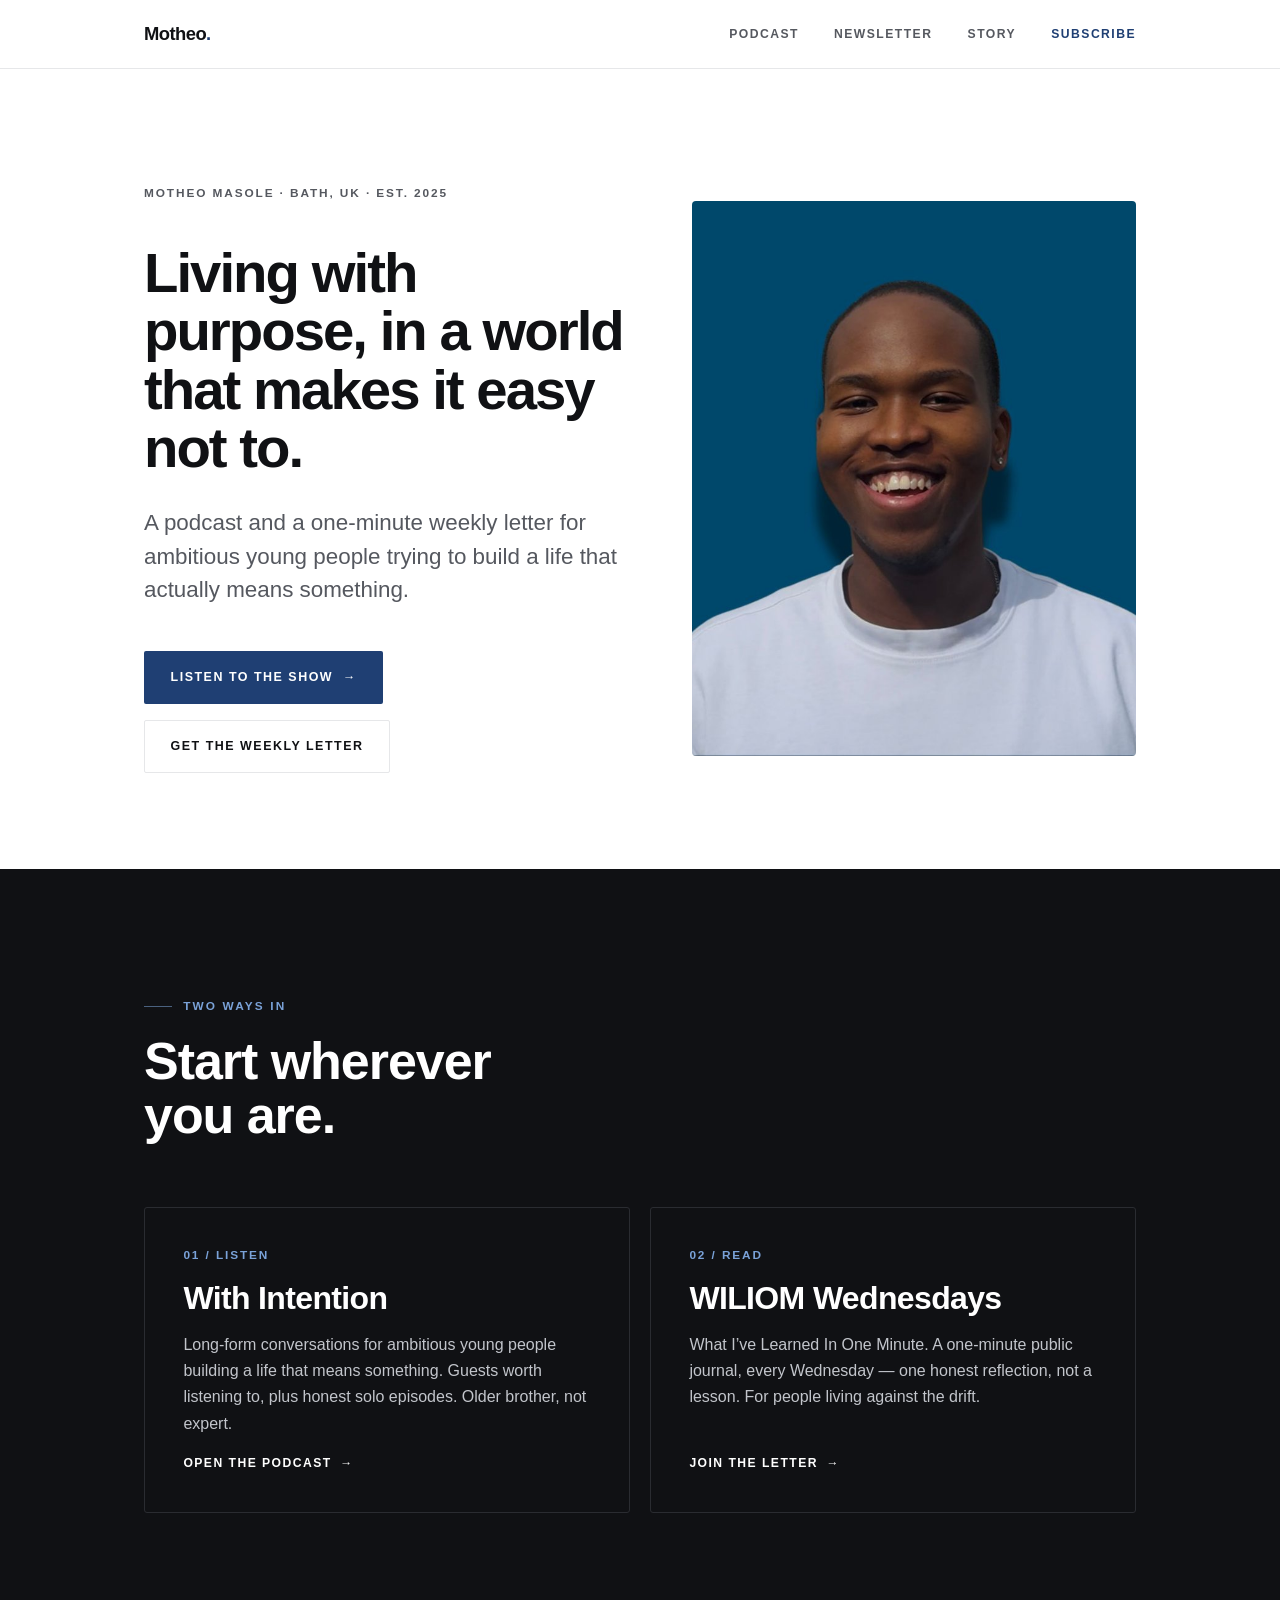
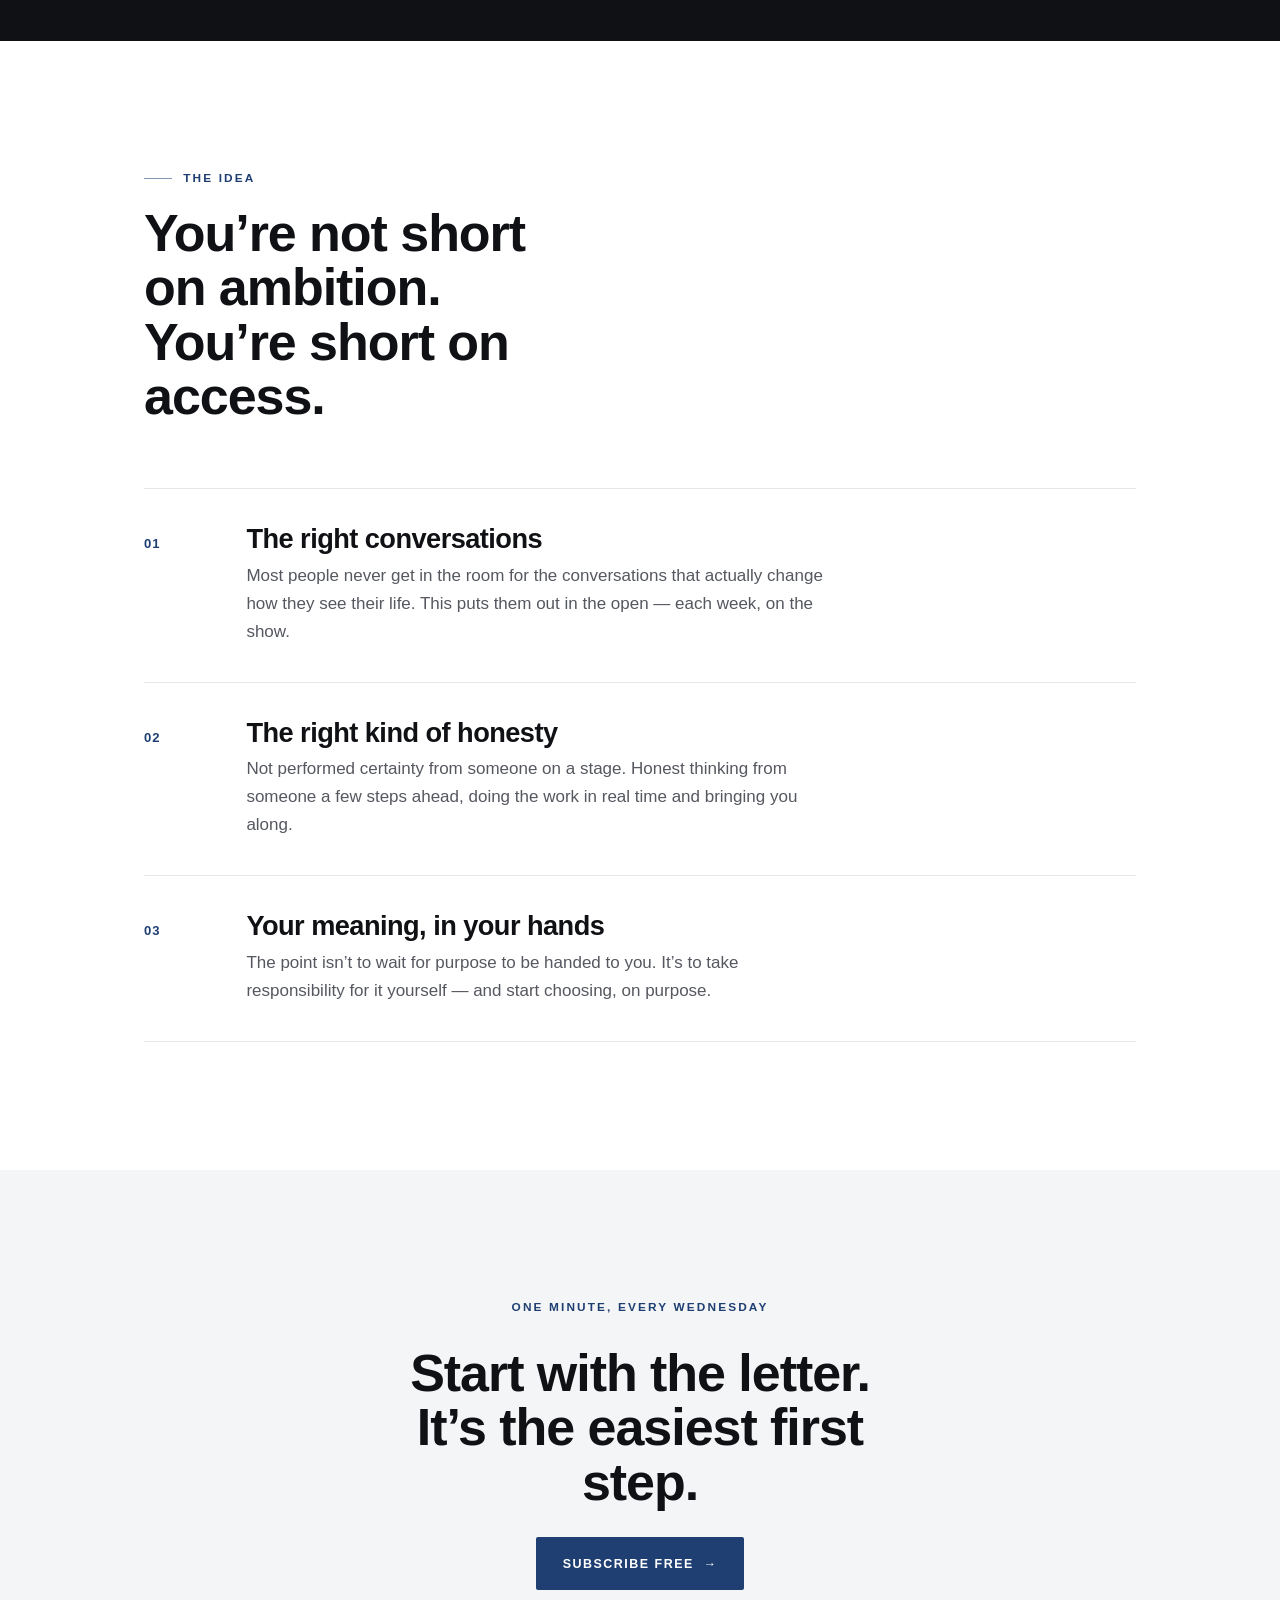
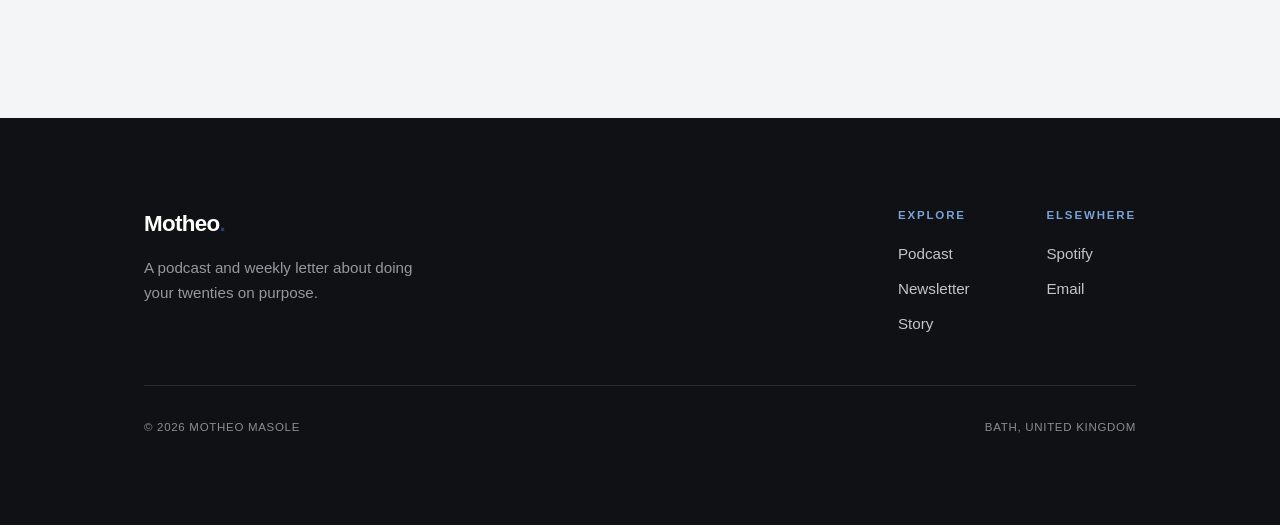
==== index.html @ a12ff6d9 "Update stylesheet link and hero section styles" ====
<!DOCTYPE html>
<html lang="en">
<head>
<meta charset="UTF-8" />
<meta name="viewport" content="width=device-width, initial-scale=1.0" />
<title>Motheo Masole — With Intention</title>
<meta name="description" content="A podcast and a one-minute weekly letter for ambitious young people trying to build a life that actually means something — in a world that makes it easy not to." />
<link rel="icon" href="favicon.ico" sizes="any" />
<link rel="icon" type="image/png" sizes="32x32" href="favicon-32.png" />
<link rel="apple-touch-icon" href="apple-touch-icon.png" />
<link rel="stylesheet" href="css/style.css?v=2" />
</head>
<body>

<header class="nav" data-open="false">
  <div class="wrap nav__inner">
    <a class="wordmark" href="index.html">Motheo<span>.</span></a>
    <nav class="nav__links" aria-label="Primary">
      <a href="podcast.html">Podcast</a>
      <a href="newsletter.html">Newsletter</a>
      <a href="about.html">Story</a>
      <a class="nav__cta" href="newsletter.html">Subscribe</a>
    </nav>
    <button class="nav__toggle" aria-label="Toggle menu" aria-expanded="false">Menu</button>
  </div>
</header>

<main>
  <!-- HERO -->
  <section class="hero">
    <div class="wrap" style="display:flex; flex-wrap:wrap; gap:clamp(2rem,5vw,4rem); align-items:center;">
      <div class="hero__content" style="flex:1 1 340px;">
        <p class="hero__coord reveal">Motheo Masole &middot; Bath, UK &middot; Est. 2025</p>
        <h1 class="display reveal" style="font-size:clamp(2.4rem,4.4vw,3.7rem); max-width:none; line-height:1.04;">Living with purpose, in a world that makes it easy not to.</h1>
        <p class="lead hero__sub reveal">A podcast and a one-minute weekly letter for ambitious young people trying to build a life that actually means something.</p>
        <div class="hero__actions reveal">
          <a class="btn btn--primary" href="podcast.html">Listen to the show <span class="arrow">&rarr;</span></a>
          <a class="btn btn--ghost" href="newsletter.html">Get the weekly letter</a>
        </div>
      </div>
      <div class="hero__media reveal" style="flex:1 1 300px; max-width:460px;">
        <img src="images/motheo-dark.jpg" alt="Motheo Masole" style="width:100%; aspect-ratio:4/5; object-fit:cover; object-position:center; display:block; border-radius:4px;" />
      </div>
    </div>
  </section>

  <!-- TWO PATHS -->
  <section class="section section--ink">
    <div class="wrap">
      <div class="sec-head reveal">
        <span class="label">Two ways in</span>
        <h2 class="h2">Start wherever you are.</h2>
      </div>
      <div class="paths">
        <a class="path reveal" href="podcast.html">
          <span class="path__idx">01 / Listen</span>
          <h3>With Intention</h3>
          <p>Long-form conversations for ambitious young people building a life that means something. Guests worth listening to, plus honest solo episodes. Older brother, not expert.</p>
          <span class="path__go">Open the podcast <span class="arrow">&rarr;</span></span>
        </a>
        <a class="path reveal" href="newsletter.html">
          <span class="path__idx">02 / Read</span>
          <h3>WILIOM Wednesdays</h3>
          <p>What I&rsquo;ve Learned In One Minute. A one-minute public journal, every Wednesday &mdash; one honest reflection, not a lesson. For people living against the drift.</p>
          <span class="path__go">Join the letter <span class="arrow">&rarr;</span></span>
        </a>
      </div>
    </div>
  </section>

  <!-- THE IDEA -->
  <section class="section">
    <div class="wrap">
      <div class="sec-head reveal">
        <span class="label">The idea</span>
        <h2 class="h2">You&rsquo;re not short on ambition. You&rsquo;re short on access.</h2>
      </div>
      <div class="rows">
        <div class="row reveal">
          <span class="row__num">01</span>
          <div class="row__body">
            <h3 class="h3">The right conversations</h3>
            <p>Most people never get in the room for the conversations that actually change how they see their life. This puts them out in the open &mdash; each week, on the show.</p>
          </div>
        </div>
        <div class="row reveal">
          <span class="row__num">02</span>
          <div class="row__body">
            <h3 class="h3">The right kind of honesty</h3>
            <p>Not performed certainty from someone on a stage. Honest thinking from someone a few steps ahead, doing the work in real time and bringing you along.</p>
          </div>
        </div>
        <div class="row reveal">
          <span class="row__num">03</span>
          <div class="row__body">
            <h3 class="h3">Your meaning, in your hands</h3>
            <p>The point isn&rsquo;t to wait for purpose to be handed to you. It&rsquo;s to take responsibility for it yourself &mdash; and start choosing, on purpose.</p>
          </div>
        </div>
      </div>
    </div>
  </section>

  <!-- CLOSING CTA -->
  <section class="section section--panel">
    <div class="wrap" style="text-align:center; display:grid; gap:1.75rem; justify-items:center;">
      <span class="label label--plain reveal">One minute, every Wednesday</span>
      <h2 class="h2 reveal" style="max-width:18ch;">Start with the letter. It&rsquo;s the easiest first step.</h2>
      <div class="reveal">
        <a class="btn btn--primary" href="newsletter.html">Subscribe free <span class="arrow">&rarr;</span></a>
      </div>
    </div>
  </section>
</main>

<footer class="footer">
  <div class="wrap">
    <div class="footer__top">
      <div class="footer__brand">
        <a class="wordmark" href="index.html">Motheo<span>.</span></a>
        <p class="footer__tag">A podcast and weekly letter about doing your twenties on purpose.</p>
      </div>
      <div class="footer__cols">
        <div class="footer__col">
          <h4>Explore</h4>
          <a href="podcast.html">Podcast</a>
          <a href="newsletter.html">Newsletter</a>
          <a href="about.html">Story</a>
        </div>
        <div class="footer__col">
          <h4>Elsewhere</h4>
          <a href="https://open.spotify.com/show/1bjxn4ApzX3vl7Ld07ZK2I" target="_blank" rel="noopener">Spotify</a>
          <a href="mailto:motheo@motheomasole.com">Email</a>
        </div>
      </div>
    </div>
    <div class="footer__bottom">
      <span>&copy; <span data-year>2025</span> Motheo Masole</span>
      <span>Bath, United Kingdom</span>
    </div>
  </div>
</footer>

<script src="js/main.js"></script>
</body>
</html>
---- css/style.css ----
/* ============================================================
   Motheo Masole — With Intention
   Palette: black & white with a deep brand blue.
   Type: one neutral grotesque (system stack) — timeless, no webfont.
   ============================================================ */

/* ---- Tokens ---- */
:root {
  --paper:     #FFFFFF;   /* white */
  --paper-2:   #F4F5F6;   /* light grey panel */
  --ink:       #101114;   /* near-black: text + dark sections */
  --ink-soft:  #23252B;
  --stone:     #55585F;   /* secondary text */
  --line:      #E6E7E9;   /* hairline on white */
  --line-dark: #2A2C31;   /* hairline on black */
  --accent:    #1F3F73;   /* brand blue */
  --accent-hi: #2A538F;   /* brand blue, hover */
  --accent-soft: #7AA2D8; /* lighter blue, for use on dark */

  /* One neutral grotesque. San Francisco on Apple, Helvetica/Arial
     elsewhere. Timeless, and loads with zero webfont request. */
  --font-sans: -apple-system, BlinkMacSystemFont, "Helvetica Neue", Helvetica, Arial, sans-serif;
  --font-display: var(--font-sans);
  --font-body: var(--font-sans);
  --font-label: var(--font-sans); /* letter-spaced uppercase labels */

  --wrap: 1120px;
  --gutter: clamp(1.25rem, 5vw, 4rem);
  --ease: cubic-bezier(0.22, 1, 0.36, 1);
}

/* ---- Reset ---- */
*, *::before, *::after { box-sizing: border-box; margin: 0; padding: 0; }
html { -webkit-text-size-adjust: 100%; scroll-behavior: smooth; }
body {
  background: var(--paper);
  color: var(--ink);
  font-family: var(--font-body);
  font-size: 1.0625rem;
  line-height: 1.65;
  -webkit-font-smoothing: antialiased;
  text-rendering: optimizeLegibility;
}
img, iframe { max-width: 100%; display: block; }
a { color: inherit; text-decoration: none; }
::selection { background: var(--accent); color: #fff; }

/* ---- Layout helpers ---- */
.wrap { width: 100%; max-width: var(--wrap); margin-inline: auto; padding-inline: var(--gutter); }
.section { padding-block: clamp(4.5rem, 10vw, 8rem); }
.section--ink { background: var(--ink); color: var(--paper); }
.section--panel { background: var(--paper-2); }

/* ---- Typography ---- */
h1, h2, h3 { font-family: var(--font-display); font-weight: 700; line-height: 1.05; letter-spacing: -0.02em; }
.display {
  font-size: clamp(2.9rem, 8vw, 5.6rem);
  font-weight: 700;
  letter-spacing: -0.035em;
  line-height: 0.99;
}
.h2 { font-size: clamp(2rem, 4.6vw, 3.25rem); }
.h3 { font-size: clamp(1.3rem, 2.4vw, 1.7rem); }
.lead { font-size: clamp(1.15rem, 2.2vw, 1.4rem); line-height: 1.5; color: var(--stone); font-weight: 400; }
.section--ink .lead { color: #C2C5CB; }
p { max-width: 62ch; }

/* letter-spaced uppercase label — the quiet wayfinding device */
.label {
  font-family: var(--font-label);
  font-size: 0.74rem;
  font-weight: 600;
  letter-spacing: 0.18em;
  text-transform: uppercase;
  color: var(--accent);
  display: inline-flex;
  align-items: center;
  gap: 0.7rem;
}
.section--ink .label { color: var(--accent-soft); }
.label::before {
  content: "";
  width: 1.75rem; height: 1px;
  background: currentColor; opacity: 0.55;
}
.label--plain::before { display: none; }

/* ---- Buttons ---- */
.btn {
  font-family: var(--font-label);
  font-size: 0.78rem;
  font-weight: 600;
  letter-spacing: 0.12em;
  text-transform: uppercase;
  display: inline-flex; align-items: center; gap: 0.6rem;
  padding: 0.95rem 1.6rem;
  border: 1px solid transparent;
  border-radius: 2px;
  cursor: pointer;
  transition: transform 0.35s var(--ease), background 0.25s, color 0.25s, border-color 0.25s;
}
.btn:focus-visible { outline: 2px solid var(--accent-hi); outline-offset: 3px; }
.btn--primary { background: var(--accent); color: #fff; }
.btn--primary:hover { background: var(--accent-hi); transform: translateY(-2px); }
.btn--ghost { background: transparent; color: var(--ink); border-color: var(--line); }
.btn--ghost:hover { border-color: var(--ink); transform: translateY(-2px); }
/* on dark sections, flip the buttons so they stay visible */
.section--ink .btn--primary { background: var(--paper); color: var(--ink); }
.section--ink .btn--primary:hover { background: #E7EAF0; }
.section--ink .btn--ghost { color: var(--paper); border-color: var(--line-dark); }
.section--ink .btn--ghost:hover { border-color: var(--paper); }
.btn .arrow { transition: transform 0.35s var(--ease); }
.btn:hover .arrow { transform: translateX(4px); }

/* ---- Nav ---- */
.nav {
  position: sticky; top: 0; z-index: 50;
  background: color-mix(in srgb, var(--paper) 88%, transparent);
  backdrop-filter: blur(10px);
  border-bottom: 1px solid var(--line);
}
.nav__inner { display: flex; align-items: center; justify-content: space-between; height: 68px; }
.wordmark { font-family: var(--font-display); font-weight: 700; font-size: 1.15rem; letter-spacing: -0.03em; }
.wordmark span { color: var(--accent); }
.nav__links { display: flex; align-items: center; gap: 2.2rem; }
.nav__links a {
  font-family: var(--font-label);
  font-size: 0.76rem; font-weight: 600; letter-spacing: 0.12em; text-transform: uppercase;
  color: var(--stone); transition: color 0.2s;
}
.nav__links a:hover, .nav__links a[aria-current="page"] { color: var(--ink); }
.nav__cta { color: var(--accent) !important; }
.nav__toggle { display: none; background: none; border: 0; cursor: pointer; font-family: var(--font-label); font-size: 0.76rem; font-weight: 600; letter-spacing: 0.12em; text-transform: uppercase; color: var(--ink); }

/* ---- Hero ---- */
.hero { padding-block: clamp(4rem, 9vw, 7.5rem) clamp(4rem, 8vw, 6rem); position: relative; }
.hero__coord {
  font-family: var(--font-label); font-size: 0.74rem; font-weight: 600; letter-spacing: 0.16em;
  color: var(--stone); margin-bottom: 2.5rem; text-transform: uppercase;
}
.hero .display { max-width: 15ch; }
.hero__sub { margin-top: 1.75rem; max-width: 48ch; }
.hero__actions { margin-top: 2.75rem; display: flex; flex-wrap: wrap; gap: 1rem; }

/* ---- Section header ---- */
.sec-head { display: grid; gap: 1.1rem; margin-bottom: clamp(2.5rem, 5vw, 4rem); max-width: 44ch; }

/* ---- Two-path cards ---- */
.paths { display: grid; gap: 1.25rem; grid-template-columns: repeat(2, 1fr); }
.path {
  border: 1px solid var(--line-dark);
  border-radius: 3px;
  padding: clamp(1.75rem, 3vw, 2.5rem);
  display: flex; flex-direction: column; gap: 1rem;
  transition: transform 0.4s var(--ease), border-color 0.3s, background 0.3s;
}
.path:hover { transform: translateY(-4px); border-color: var(--accent-soft); background: #191B21; }
.path__idx { font-family: var(--font-label); font-size: 0.74rem; font-weight: 600; letter-spacing: 0.16em; text-transform: uppercase; color: var(--accent-soft); }
.path h3 { font-size: clamp(1.5rem, 3vw, 2rem); }
.path p { color: #C2C5CB; font-size: 1rem; flex-grow: 1; }
.path__go { font-family: var(--font-label); font-size: 0.76rem; font-weight: 600; letter-spacing: 0.12em; text-transform: uppercase; color: var(--paper); display: inline-flex; gap: 0.5rem; }
.path__go .arrow { transition: transform 0.35s var(--ease); }
.path:hover .path__go .arrow { transform: translateX(4px); }

/* ---- Feature rows ---- */
.rows { display: grid; gap: 0; }
.row {
  display: grid; grid-template-columns: 4rem 1fr; gap: clamp(1rem, 3vw, 2.5rem);
  padding-block: clamp(1.75rem, 3vw, 2.25rem);
  border-top: 1px solid var(--line);
  align-items: baseline;
}
.row:last-child { border-bottom: 1px solid var(--line); }
.row__num { font-family: var(--font-label); font-size: 0.82rem; font-weight: 600; letter-spacing: 0.08em; color: var(--accent); }
.row__body h3 { margin-bottom: 0.5rem; }
.row__body p { color: var(--stone); }

/* ---- Story ---- */
.story-grid { display: grid; grid-template-columns: 0.9fr 1.1fr; gap: clamp(2rem, 5vw, 4.5rem); align-items: start; }
.portrait {
  aspect-ratio: 4 / 5; width: 100%;
  background: var(--paper-2);
  border: 1px solid var(--line);
  border-radius: 3px;
  display: grid; place-content: center;
  color: var(--stone); font-family: var(--font-label); font-size: 0.74rem; font-weight: 600; letter-spacing: 0.12em; text-transform: uppercase; text-align: center; padding: 2rem;
  position: sticky; top: 92px;
}
.prose > * + * { margin-top: 1.4rem; }
.prose p { color: var(--ink-soft); max-width: 60ch; }
.prose h3 { margin-top: 2.75rem; }
.pull {
  font-family: var(--font-display); font-weight: 700; font-size: clamp(1.4rem, 3vw, 2rem);
  line-height: 1.25; letter-spacing: -0.02em; color: var(--accent);
  border-left: 2px solid var(--accent); padding-left: 1.5rem; margin-block: 2.5rem !important; max-width: none;
}

/* ---- Podcast ---- */
.embed-frame { border: 1px solid var(--line-dark); border-radius: 12px; overflow: hidden; background: #16181D; }
.pod-note { margin-top: 1.5rem; color: var(--stone); font-size: 0.95rem; }
.section--ink .pod-note { color: #C2C5CB; }
.platforms { display: flex; flex-wrap: wrap; gap: 0.75rem; margin-top: 2rem; }

/* ---- Newsletter form ---- */
.signup { max-width: 560px; }
.form-row { display: flex; gap: 0.75rem; margin-top: 2rem; flex-wrap: wrap; }
.form-row input {
  flex: 1 1 240px;
  font-family: var(--font-body); font-size: 1rem;
  padding: 0.95rem 1.1rem;
  background: var(--paper); color: var(--ink);
  border: 1px solid var(--line); border-radius: 2px;
}
.section--ink .form-row input { background: #191B21; color: var(--paper); border-color: var(--line-dark); }
.form-row input:focus-visible { outline: 2px solid var(--accent-hi); outline-offset: 1px; }
.form-note { margin-top: 1rem; font-family: var(--font-label); font-size: 0.72rem; font-weight: 600; letter-spacing: 0.06em; text-transform: uppercase; color: var(--stone); }
.form-msg { margin-top: 1.25rem; font-size: 0.95rem; min-height: 1.4em; }
.form-msg[data-state="ok"] { color: var(--accent-hi); }
.section--ink .form-msg[data-state="ok"] { color: var(--accent-soft); }
.form-msg[data-state="err"] { color: #C2410C; }
.section--ink .form-msg[data-state="err"] { color: #F0A272; }

/* ---- Perk list ---- */
.perks { list-style: none; display: grid; gap: 0.9rem; margin-top: 2rem; }
.perks li { display: grid; grid-template-columns: 1.5rem 1fr; gap: 0.75rem; align-items: baseline; color: var(--stone); }
.perks li::before { content: "\2014"; font-family: var(--font-label); color: var(--accent); }
.section--ink .perks li { color: #C2C5CB; }
.section--ink .perks li::before { color: var(--accent-soft); }

/* ---- Footer ---- */
.footer { background: var(--ink); color: var(--paper); padding-block: clamp(3.5rem, 7vw, 5.5rem); }
.footer__top { display: flex; justify-content: space-between; flex-wrap: wrap; gap: 2rem; padding-bottom: 2.5rem; border-bottom: 1px solid var(--line-dark); }
.footer__brand .wordmark { font-size: 1.4rem; }
.footer__tag { color: #9498A0; margin-top: 0.75rem; font-size: 0.95rem; max-width: 34ch; }
.footer__cols { display: flex; gap: clamp(2rem, 6vw, 5rem); flex-wrap: wrap; }
.footer__col h4 { font-family: var(--font-label); font-size: 0.72rem; letter-spacing: 0.16em; text-transform: uppercase; color: var(--accent-soft); margin-bottom: 1rem; font-weight: 600; }
.footer__col a { display: block; color: #C2C5CB; font-size: 0.95rem; margin-bottom: 0.6rem; transition: color 0.2s; }
.footer__col a:hover { color: var(--paper); }
.footer__bottom { display: flex; justify-content: space-between; flex-wrap: wrap; gap: 1rem; padding-top: 2rem; font-family: var(--font-label); font-size: 0.72rem; letter-spacing: 0.06em; text-transform: uppercase; color: #8A8D95; }

/* ---- Scroll reveal ---- */
.reveal { opacity: 0; transform: translateY(18px); transition: opacity 0.7s var(--ease), transform 0.7s var(--ease); }
.reveal.in { opacity: 1; transform: none; }

/* ---- Responsive ---- */
@media (max-width: 820px) {
  .nav__links { display: none; }
  .nav__toggle { display: inline-flex; }
  .nav[data-open="true"] .nav__links {
    display: flex; flex-direction: column; align-items: flex-start; gap: 1.4rem;
    position: absolute; top: 68px; left: 0; right: 0;
    background: var(--paper); border-bottom: 1px solid var(--line);
    padding: 1.75rem var(--gutter) 2.25rem;
  }
  .paths { grid-template-columns: 1fr; }
  .story-grid { grid-template-columns: 1fr; }
  .portrait { position: static; max-width: 340px; }
}

@media (prefers-reduced-motion: reduce) {
  * { scroll-behavior: auto !important; }
  .reveal { opacity: 1 !important; transform: none !important; transition: none !important; }
  .btn, .path, .arrow { transition: none !important; }
}
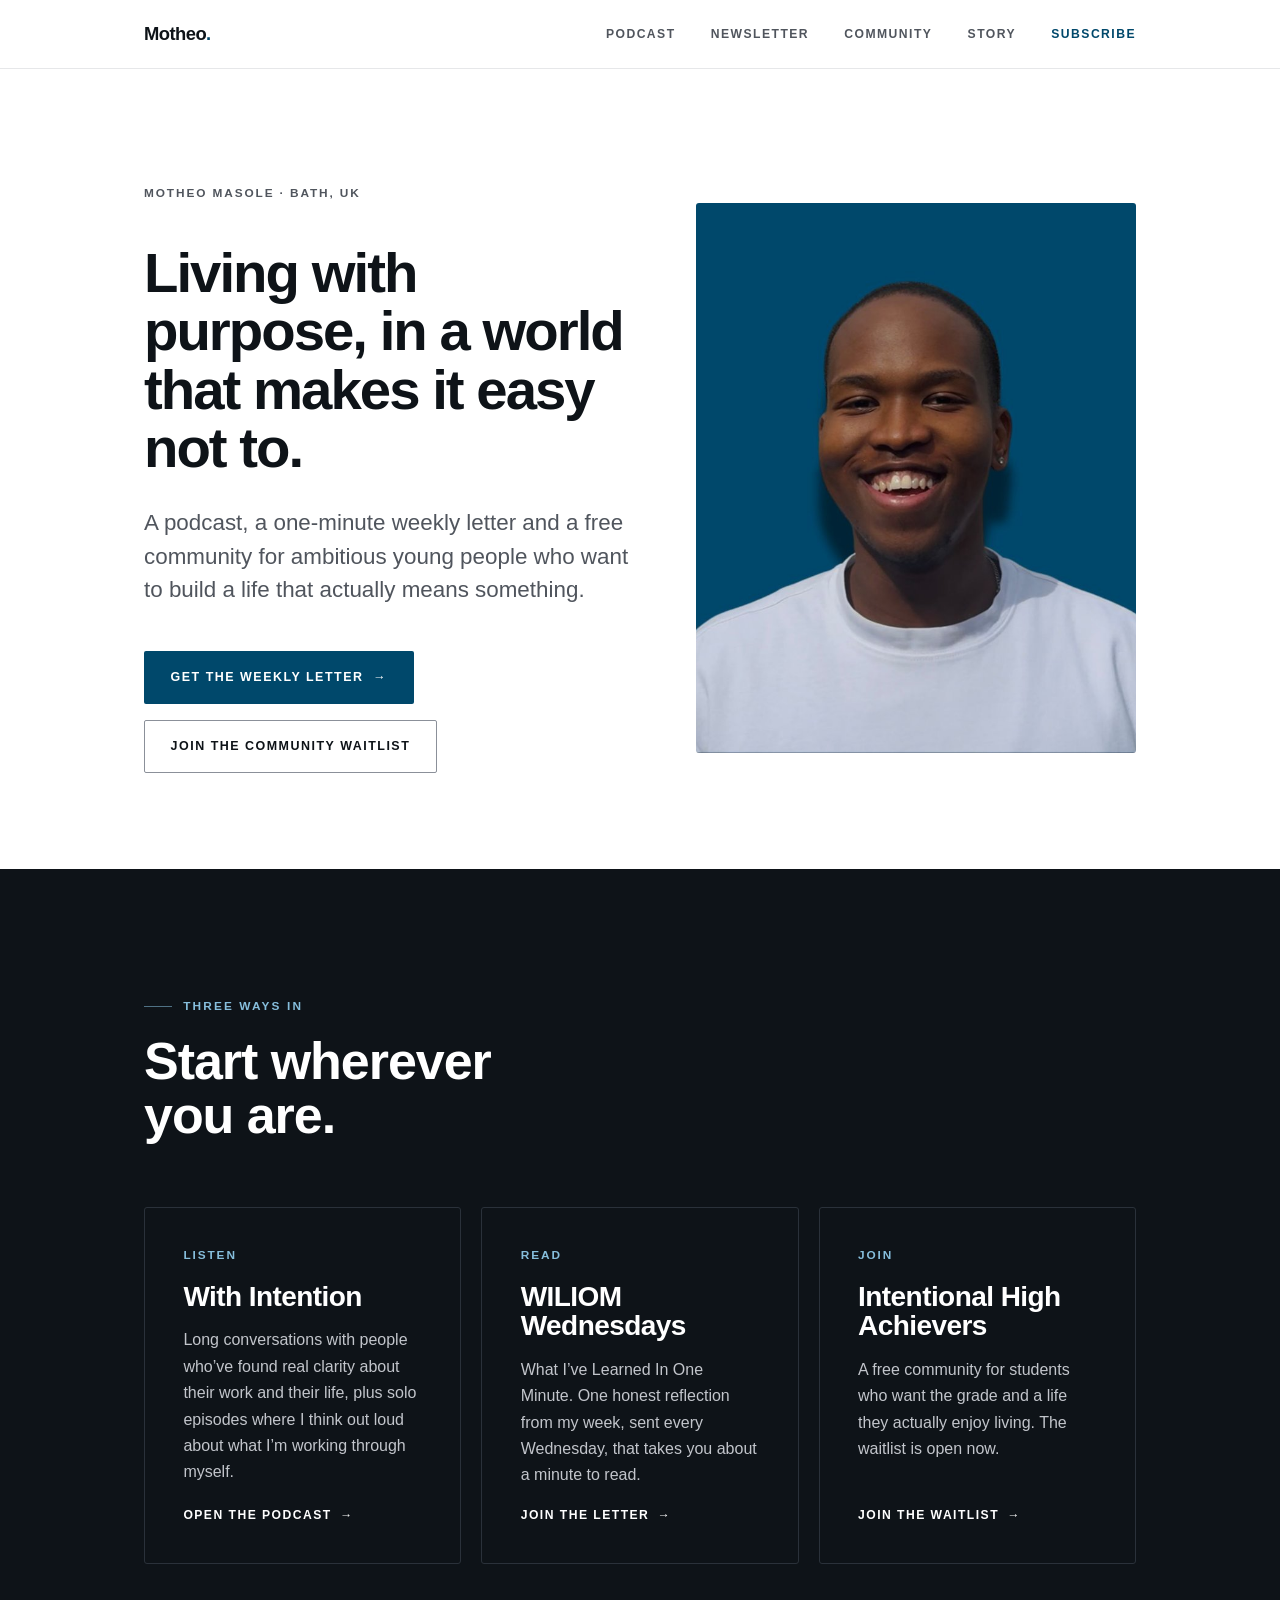
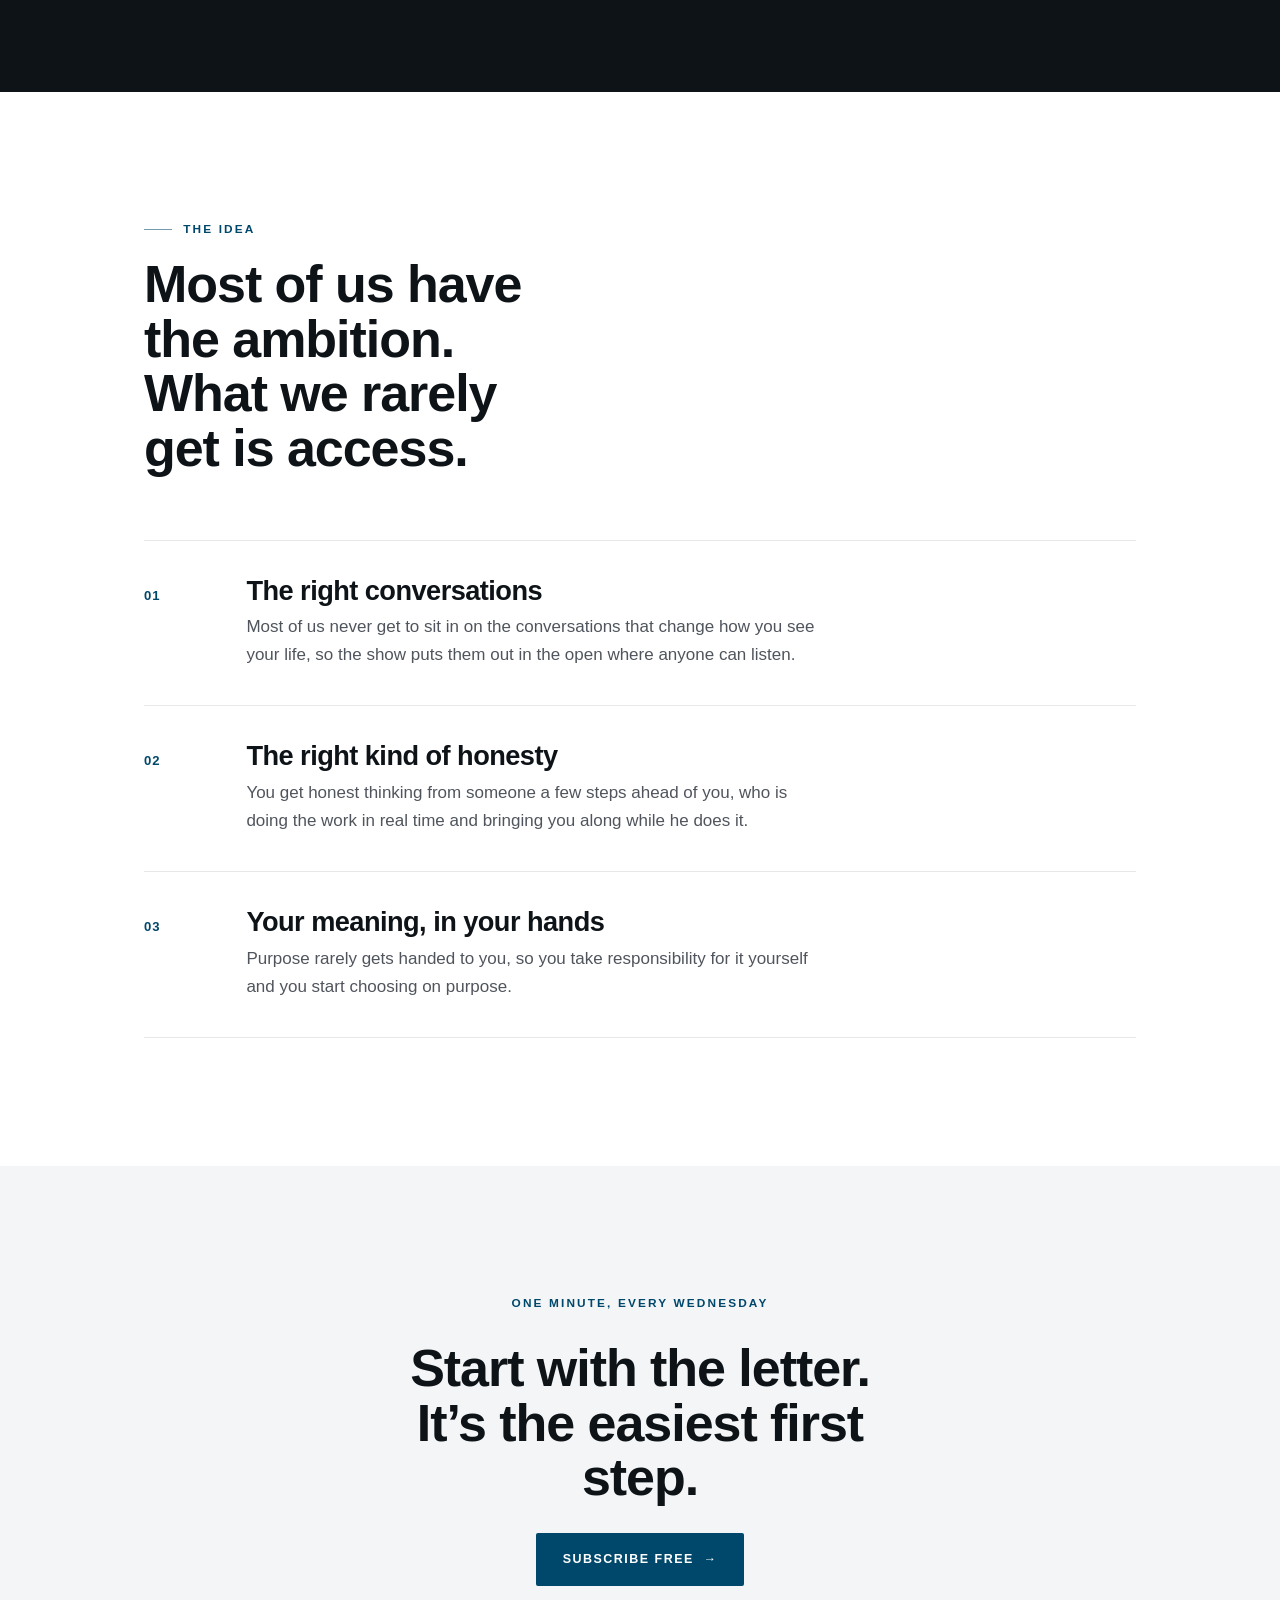
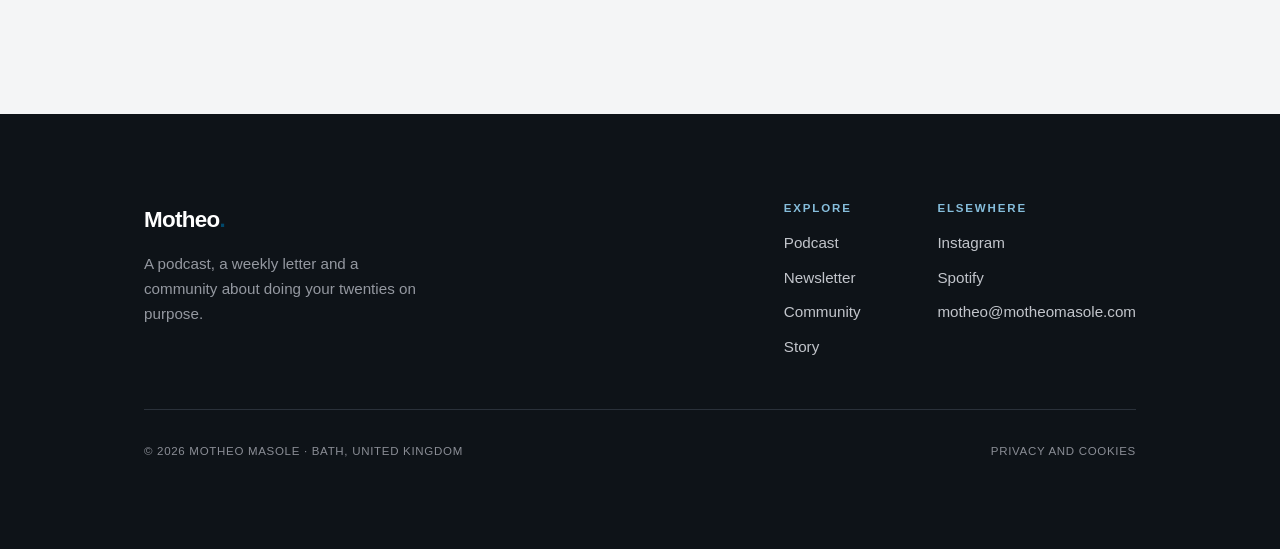
==== commit bb9e67d9: "Add community waitlist page, privacy page and site refresh - New /community page with a waitlist for" ====
--- a/index.html
+++ b/index.html
@@ -1,113 +1,121 @@
 <!DOCTYPE html>
-<html lang="en">
+<html lang="en-GB">
 <head>
 <meta charset="UTF-8" />
 <meta name="viewport" content="width=device-width, initial-scale=1.0" />
-<title>Motheo Masole — With Intention</title>
-<meta name="description" content="A podcast and a one-minute weekly letter for ambitious young people trying to build a life that actually means something — in a world that makes it easy not to." />
+<title>Motheo Masole | With Intention</title>
+<meta name="description" content="A podcast, a one-minute weekly letter and a free student community for ambitious young people who want to build a life that actually means something." />
+<meta property="og:title" content="Motheo Masole | With Intention" />
+<meta property="og:description" content="A podcast, a one-minute weekly letter and a free student community for ambitious young people who want to build a life that actually means something." />
+<meta property="og:image" content="https://motheomasole.com/images/motheo-dark.jpg" />
 <link rel="icon" href="favicon.ico" sizes="any" />
 <link rel="icon" type="image/png" sizes="32x32" href="favicon-32.png" />
 <link rel="apple-touch-icon" href="apple-touch-icon.png" />
-<link rel="stylesheet" href="css/style.css?v=2" />
+<link rel="stylesheet" href="css/style.css?v=3" />
+<script>document.documentElement.classList.add('js');</script>
 </head>
 <body>
+<a class="skip" href="#main">Skip to content</a>
 
 <header class="nav" data-open="false">
   <div class="wrap nav__inner">
-    <a class="wordmark" href="index.html">Motheo<span>.</span></a>
-    <nav class="nav__links" aria-label="Primary">
+    <a class="wordmark" href="index.html" aria-label="Motheo Masole, home">Motheo<span>.</span></a>
+    <nav class="nav__links" id="nav-links" aria-label="Primary">
       <a href="podcast.html">Podcast</a>
       <a href="newsletter.html">Newsletter</a>
+      <a href="community.html">Community</a>
       <a href="about.html">Story</a>
       <a class="nav__cta" href="newsletter.html">Subscribe</a>
     </nav>
-    <button class="nav__toggle" aria-label="Toggle menu" aria-expanded="false">Menu</button>
+    <button class="nav__toggle" aria-controls="nav-links" aria-expanded="false">Menu</button>
   </div>
 </header>
 
-<main>
-  <!-- HERO -->
+<main id="main">
   <section class="hero">
     <div class="wrap" style="display:flex; flex-wrap:wrap; gap:clamp(2rem,5vw,4rem); align-items:center;">
       <div class="hero__content" style="flex:1 1 340px;">
-        <p class="hero__coord reveal">Motheo Masole &middot; Bath, UK &middot; Est. 2025</p>
+        <p class="hero__coord reveal">Motheo Masole &middot; Bath, UK</p>
         <h1 class="display reveal" style="font-size:clamp(2.4rem,4.4vw,3.7rem); max-width:none; line-height:1.04;">Living with purpose, in a world that makes it easy not to.</h1>
-        <p class="lead hero__sub reveal">A podcast and a one-minute weekly letter for ambitious young people trying to build a life that actually means something.</p>
+        <p class="lead hero__sub reveal">A podcast, a one-minute weekly letter and a free community for ambitious young people who want to build a life that actually means something.</p>
         <div class="hero__actions reveal">
-          <a class="btn btn--primary" href="podcast.html">Listen to the show <span class="arrow">&rarr;</span></a>
-          <a class="btn btn--ghost" href="newsletter.html">Get the weekly letter</a>
+          <a class="btn btn--primary" href="newsletter.html">Get the weekly letter <span class="arrow" aria-hidden="true">&rarr;</span></a>
+          <a class="btn btn--ghost" href="community.html">Join the community waitlist</a>
         </div>
       </div>
-      <div class="hero__media reveal" style="flex:1 1 300px; max-width:460px;">
-        <img src="images/motheo-dark.jpg" alt="Motheo Masole" style="width:100%; aspect-ratio:4/5; object-fit:cover; object-position:center; display:block; border-radius:4px;" />
+      <div class="hero__media reveal" style="flex:1 1 300px; max-width:440px;">
+        <img src="images/motheo-dark.jpg" alt="Motheo Masole smiling, in a white t-shirt against a deep blue background" width="900" height="900" style="width:100%; height:auto; aspect-ratio:4/5; object-fit:cover; object-position:center; display:block; border-radius:3px;" />
       </div>
     </div>
   </section>
 
-  <!-- TWO PATHS -->
   <section class="section section--ink">
     <div class="wrap">
       <div class="sec-head reveal">
-        <span class="label">Two ways in</span>
+        <span class="label">Three ways in</span>
         <h2 class="h2">Start wherever you are.</h2>
       </div>
       <div class="paths">
         <a class="path reveal" href="podcast.html">
-          <span class="path__idx">01 / Listen</span>
+          <span class="path__idx">Listen</span>
           <h3>With Intention</h3>
-          <p>Long-form conversations for ambitious young people building a life that means something. Guests worth listening to, plus honest solo episodes. Older brother, not expert.</p>
-          <span class="path__go">Open the podcast <span class="arrow">&rarr;</span></span>
+          <p>Long conversations with people who&rsquo;ve found real clarity about their work and their life, plus solo episodes where I think out loud about what I&rsquo;m working through myself.</p>
+          <span class="path__go">Open the podcast <span class="arrow" aria-hidden="true">&rarr;</span></span>
         </a>
         <a class="path reveal" href="newsletter.html">
-          <span class="path__idx">02 / Read</span>
+          <span class="path__idx">Read</span>
           <h3>WILIOM Wednesdays</h3>
-          <p>What I&rsquo;ve Learned In One Minute. A one-minute public journal, every Wednesday &mdash; one honest reflection, not a lesson. For people living against the drift.</p>
-          <span class="path__go">Join the letter <span class="arrow">&rarr;</span></span>
+          <p>What I&rsquo;ve Learned In One Minute. One honest reflection from my week, sent every Wednesday, that takes you about a minute to read.</p>
+          <span class="path__go">Join the letter <span class="arrow" aria-hidden="true">&rarr;</span></span>
+        </a>
+        <a class="path reveal" href="community.html">
+          <span class="path__idx">Join</span>
+          <h3>Intentional High Achievers</h3>
+          <p>A free community for students who want the grade and a life they actually enjoy living. The waitlist is open now.</p>
+          <span class="path__go">Join the waitlist <span class="arrow" aria-hidden="true">&rarr;</span></span>
         </a>
       </div>
     </div>
   </section>
 
-  <!-- THE IDEA -->
   <section class="section">
     <div class="wrap">
       <div class="sec-head reveal">
         <span class="label">The idea</span>
-        <h2 class="h2">You&rsquo;re not short on ambition. You&rsquo;re short on access.</h2>
+        <h2 class="h2">Most of us have the ambition. What we rarely get is access.</h2>
       </div>
       <div class="rows">
         <div class="row reveal">
-          <span class="row__num">01</span>
+          <span class="row__num" aria-hidden="true">01</span>
           <div class="row__body">
             <h3 class="h3">The right conversations</h3>
-            <p>Most people never get in the room for the conversations that actually change how they see their life. This puts them out in the open &mdash; each week, on the show.</p>
+            <p>Most of us never get to sit in on the conversations that change how you see your life, so the show puts them out in the open where anyone can listen.</p>
           </div>
         </div>
         <div class="row reveal">
-          <span class="row__num">02</span>
+          <span class="row__num" aria-hidden="true">02</span>
           <div class="row__body">
             <h3 class="h3">The right kind of honesty</h3>
-            <p>Not performed certainty from someone on a stage. Honest thinking from someone a few steps ahead, doing the work in real time and bringing you along.</p>
+            <p>You get honest thinking from someone a few steps ahead of you, who is doing the work in real time and bringing you along while he does it.</p>
           </div>
         </div>
         <div class="row reveal">
-          <span class="row__num">03</span>
+          <span class="row__num" aria-hidden="true">03</span>
           <div class="row__body">
             <h3 class="h3">Your meaning, in your hands</h3>
-            <p>The point isn&rsquo;t to wait for purpose to be handed to you. It&rsquo;s to take responsibility for it yourself &mdash; and start choosing, on purpose.</p>
+            <p>Purpose rarely gets handed to you, so you take responsibility for it yourself and you start choosing on purpose.</p>
           </div>
         </div>
       </div>
     </div>
   </section>
 
-  <!-- CLOSING CTA -->
   <section class="section section--panel">
     <div class="wrap" style="text-align:center; display:grid; gap:1.75rem; justify-items:center;">
       <span class="label label--plain reveal">One minute, every Wednesday</span>
       <h2 class="h2 reveal" style="max-width:18ch;">Start with the letter. It&rsquo;s the easiest first step.</h2>
       <div class="reveal">
-        <a class="btn btn--primary" href="newsletter.html">Subscribe free <span class="arrow">&rarr;</span></a>
+        <a class="btn btn--primary" href="newsletter.html">Subscribe free <span class="arrow" aria-hidden="true">&rarr;</span></a>
       </div>
     </div>
   </section>
@@ -117,30 +125,32 @@
   <div class="wrap">
     <div class="footer__top">
       <div class="footer__brand">
-        <a class="wordmark" href="index.html">Motheo<span>.</span></a>
-        <p class="footer__tag">A podcast and weekly letter about doing your twenties on purpose.</p>
+        <a class="wordmark" href="index.html" aria-label="Motheo Masole, home">Motheo<span>.</span></a>
+        <p class="footer__tag">A podcast, a weekly letter and a community about doing your twenties on purpose.</p>
       </div>
       <div class="footer__cols">
         <div class="footer__col">
-          <h4>Explore</h4>
+          <h2>Explore</h2>
           <a href="podcast.html">Podcast</a>
           <a href="newsletter.html">Newsletter</a>
+          <a href="community.html">Community</a>
           <a href="about.html">Story</a>
         </div>
         <div class="footer__col">
-          <h4>Elsewhere</h4>
+          <h2>Elsewhere</h2>
+          <a href="https://www.instagram.com/motheomasole/" target="_blank" rel="noopener">Instagram</a>
           <a href="https://open.spotify.com/show/1bjxn4ApzX3vl7Ld07ZK2I" target="_blank" rel="noopener">Spotify</a>
-          <a href="mailto:motheo@motheomasole.com">Email</a>
+          <a href="mailto:motheo@motheomasole.com">motheo@motheomasole.com</a>
         </div>
       </div>
     </div>
     <div class="footer__bottom">
-      <span>&copy; <span data-year>2025</span> Motheo Masole</span>
-      <span>Bath, United Kingdom</span>
+      <span>&copy; <span data-year>2026</span> Motheo Masole &middot; Bath, United Kingdom</span>
+      <span class="footer__legal"><a href="privacy.html">Privacy and cookies</a></span>
     </div>
   </div>
 </footer>
 
-<script src="js/main.js"></script>
+<script src="js/main.js?v=3"></script>
 </body>
 </html>
--- a/css/style.css
+++ b/css/style.css
@@ -1,6 +1,6 @@
 /* ============================================================
    Motheo Masole — With Intention
-   Palette: black & white with a deep brand blue.
+   Palette: black & white with one deep blue, matched to the portrait backdrop.
    Type: one neutral grotesque (system stack) — timeless, no webfont.
    ============================================================ */
 
@@ -8,14 +8,15 @@
 :root {
   --paper:     #FFFFFF;   /* white */
   --paper-2:   #F4F5F6;   /* light grey panel */
-  --ink:       #101114;   /* near-black: text + dark sections */
-  --ink-soft:  #23252B;
-  --stone:     #55585F;   /* secondary text */
+  --ink:       #0E1318;   /* near-black: text + dark sections */
+  --ink-soft:  #22272E;
+  --stone:     #50555D;   /* secondary text */
   --line:      #E6E7E9;   /* hairline on white */
-  --line-dark: #2A2C31;   /* hairline on black */
-  --accent:    #1F3F73;   /* brand blue */
-  --accent-hi: #2A538F;   /* brand blue, hover */
-  --accent-soft: #7AA2D8; /* lighter blue, for use on dark */
+  --edge:      #8B9099;   /* borders of inputs and outline buttons (3:1 on white) */
+  --line-dark: #2A313A;   /* hairline on black */
+  --accent:    #00486B;   /* brand blue, same as the portrait backdrop */
+  --accent-hi: #0A5F8A;   /* brand blue, hover */
+  --accent-soft: #86BEDC; /* lighter blue, for use on dark */
 
   /* One neutral grotesque. San Francisco on Apple, Helvetica/Arial
      elsewhere. Timeless, and loads with zero webfont request. */
@@ -102,12 +103,12 @@
 .btn:focus-visible { outline: 2px solid var(--accent-hi); outline-offset: 3px; }
 .btn--primary { background: var(--accent); color: #fff; }
 .btn--primary:hover { background: var(--accent-hi); transform: translateY(-2px); }
-.btn--ghost { background: transparent; color: var(--ink); border-color: var(--line); }
+.btn--ghost { background: transparent; color: var(--ink); border-color: var(--edge); }
 .btn--ghost:hover { border-color: var(--ink); transform: translateY(-2px); }
 /* on dark sections, flip the buttons so they stay visible */
 .section--ink .btn--primary { background: var(--paper); color: var(--ink); }
 .section--ink .btn--primary:hover { background: #E7EAF0; }
-.section--ink .btn--ghost { color: var(--paper); border-color: var(--line-dark); }
+.section--ink .btn--ghost { color: var(--paper); border-color: #6F7884; }
 .section--ink .btn--ghost:hover { border-color: var(--paper); }
 .btn .arrow { transition: transform 0.35s var(--ease); }
 .btn:hover .arrow { transform: translateX(4px); }
@@ -146,7 +147,7 @@
 .sec-head { display: grid; gap: 1.1rem; margin-bottom: clamp(2.5rem, 5vw, 4rem); max-width: 44ch; }
 
 /* ---- Two-path cards ---- */
-.paths { display: grid; gap: 1.25rem; grid-template-columns: repeat(2, 1fr); }
+.paths { display: grid; gap: 1.25rem; grid-template-columns: repeat(3, 1fr); }
 .path {
   border: 1px solid var(--line-dark);
   border-radius: 3px;
@@ -154,9 +155,9 @@
   display: flex; flex-direction: column; gap: 1rem;
   transition: transform 0.4s var(--ease), border-color 0.3s, background 0.3s;
 }
-.path:hover { transform: translateY(-4px); border-color: var(--accent-soft); background: #191B21; }
+.path:hover { transform: translateY(-4px); border-color: var(--accent-soft); background: #151C24; }
 .path__idx { font-family: var(--font-label); font-size: 0.74rem; font-weight: 600; letter-spacing: 0.16em; text-transform: uppercase; color: var(--accent-soft); }
-.path h3 { font-size: clamp(1.5rem, 3vw, 2rem); }
+.path h3 { font-size: clamp(1.4rem, 2.4vw, 1.75rem); }
 .path p { color: #C2C5CB; font-size: 1rem; flex-grow: 1; }
 .path__go { font-family: var(--font-label); font-size: 0.76rem; font-weight: 600; letter-spacing: 0.12em; text-transform: uppercase; color: var(--paper); display: inline-flex; gap: 0.5rem; }
 .path__go .arrow { transition: transform 0.35s var(--ease); }
@@ -209,15 +210,15 @@
   font-family: var(--font-body); font-size: 1rem;
   padding: 0.95rem 1.1rem;
   background: var(--paper); color: var(--ink);
-  border: 1px solid var(--line); border-radius: 2px;
-}
-.section--ink .form-row input { background: #191B21; color: var(--paper); border-color: var(--line-dark); }
+  border: 1px solid var(--edge); border-radius: 2px;
+}
+.section--ink .form-row input { background: #151C24; color: var(--paper); border-color: #6F7884; }
 .form-row input:focus-visible { outline: 2px solid var(--accent-hi); outline-offset: 1px; }
 .form-note { margin-top: 1rem; font-family: var(--font-label); font-size: 0.72rem; font-weight: 600; letter-spacing: 0.06em; text-transform: uppercase; color: var(--stone); }
 .form-msg { margin-top: 1.25rem; font-size: 0.95rem; min-height: 1.4em; }
 .form-msg[data-state="ok"] { color: var(--accent-hi); }
 .section--ink .form-msg[data-state="ok"] { color: var(--accent-soft); }
-.form-msg[data-state="err"] { color: #C2410C; }
+.form-msg[data-state="err"] { color: #B23A0A; }
 .section--ink .form-msg[data-state="err"] { color: #F0A272; }
 
 /* ---- Perk list ---- */
@@ -233,16 +234,53 @@
 .footer__brand .wordmark { font-size: 1.4rem; }
 .footer__tag { color: #9498A0; margin-top: 0.75rem; font-size: 0.95rem; max-width: 34ch; }
 .footer__cols { display: flex; gap: clamp(2rem, 6vw, 5rem); flex-wrap: wrap; }
-.footer__col h4 { font-family: var(--font-label); font-size: 0.72rem; letter-spacing: 0.16em; text-transform: uppercase; color: var(--accent-soft); margin-bottom: 1rem; font-weight: 600; }
+.footer__col h2 { font-family: var(--font-label); font-size: 0.72rem; letter-spacing: 0.16em; text-transform: uppercase; color: var(--accent-soft); margin-bottom: 1rem; font-weight: 600; }
 .footer__col a { display: block; color: #C2C5CB; font-size: 0.95rem; margin-bottom: 0.6rem; transition: color 0.2s; }
 .footer__col a:hover { color: var(--paper); }
 .footer__bottom { display: flex; justify-content: space-between; flex-wrap: wrap; gap: 1rem; padding-top: 2rem; font-family: var(--font-label); font-size: 0.72rem; letter-spacing: 0.06em; text-transform: uppercase; color: #8A8D95; }
 
+/* ---- Accessibility helpers ---- */
+.skip {
+  position: absolute; left: 1rem; top: -4rem; z-index: 100;
+  background: var(--ink); color: var(--paper); padding: 0.75rem 1rem; border-radius: 2px;
+  font-size: 0.9rem; font-weight: 600;
+}
+.skip:focus { top: 1rem; }
+.sr-only { position: absolute; width: 1px; height: 1px; overflow: hidden; clip: rect(0 0 0 0); white-space: nowrap; }
+a:focus-visible, button:focus-visible, input:focus-visible, select:focus-visible, textarea:focus-visible {
+  outline: 2px solid var(--accent-hi); outline-offset: 3px;
+}
+.section--ink a:focus-visible, .section--ink button:focus-visible, .footer a:focus-visible { outline-color: var(--accent-soft); }
+.prose a, .consent a, .form-msg a { text-decoration: underline; text-underline-offset: 3px; }
+.prose a:hover, .consent a:hover { color: var(--accent); }
+
+/* ---- Consent line under forms ---- */
+.consent { margin-top: 0.9rem; font-size: 0.85rem; line-height: 1.5; color: var(--stone); max-width: 52ch; }
+.section--ink .consent { color: #C2C5CB; }
+
+/* ---- Photo band ---- */
+.hero__media img { width: 100%; height: auto; aspect-ratio: 4 / 5; object-fit: cover; display: block; border-radius: 3px; }
+
+/* ---- Spotify, loaded only when asked ---- */
+.embed-ask { display: grid; gap: 1.1rem; justify-items: start; padding: clamp(1.75rem, 4vw, 2.75rem); }
+.embed-ask p { color: #C2C5CB; font-size: 0.95rem; max-width: 52ch; }
+
+/* ---- Policy pages ---- */
+.policy { max-width: 68ch; }
+.policy h2 { font-size: clamp(1.3rem, 2.4vw, 1.6rem); margin-top: 2.75rem; }
+.policy ul { padding-left: 1.2rem; display: grid; gap: 0.5rem; color: var(--ink-soft); }
+.footer__legal { display: flex; gap: 1.5rem; flex-wrap: wrap; }
+.footer__legal a:hover { color: var(--paper); }
+
 /* ---- Scroll reveal ---- */
-.reveal { opacity: 0; transform: translateY(18px); transition: opacity 0.7s var(--ease), transform 0.7s var(--ease); }
-.reveal.in { opacity: 1; transform: none; }
+.js .reveal { opacity: 0; transform: translateY(18px); transition: opacity 0.7s var(--ease), transform 0.7s var(--ease); }
+.js .reveal.in { opacity: 1; transform: none; }
 
 /* ---- Responsive ---- */
+@media (max-width: 980px) {
+  .paths { grid-template-columns: 1fr; }
+}
+
 @media (max-width: 820px) {
   .nav__links { display: none; }
   .nav__toggle { display: inline-flex; }
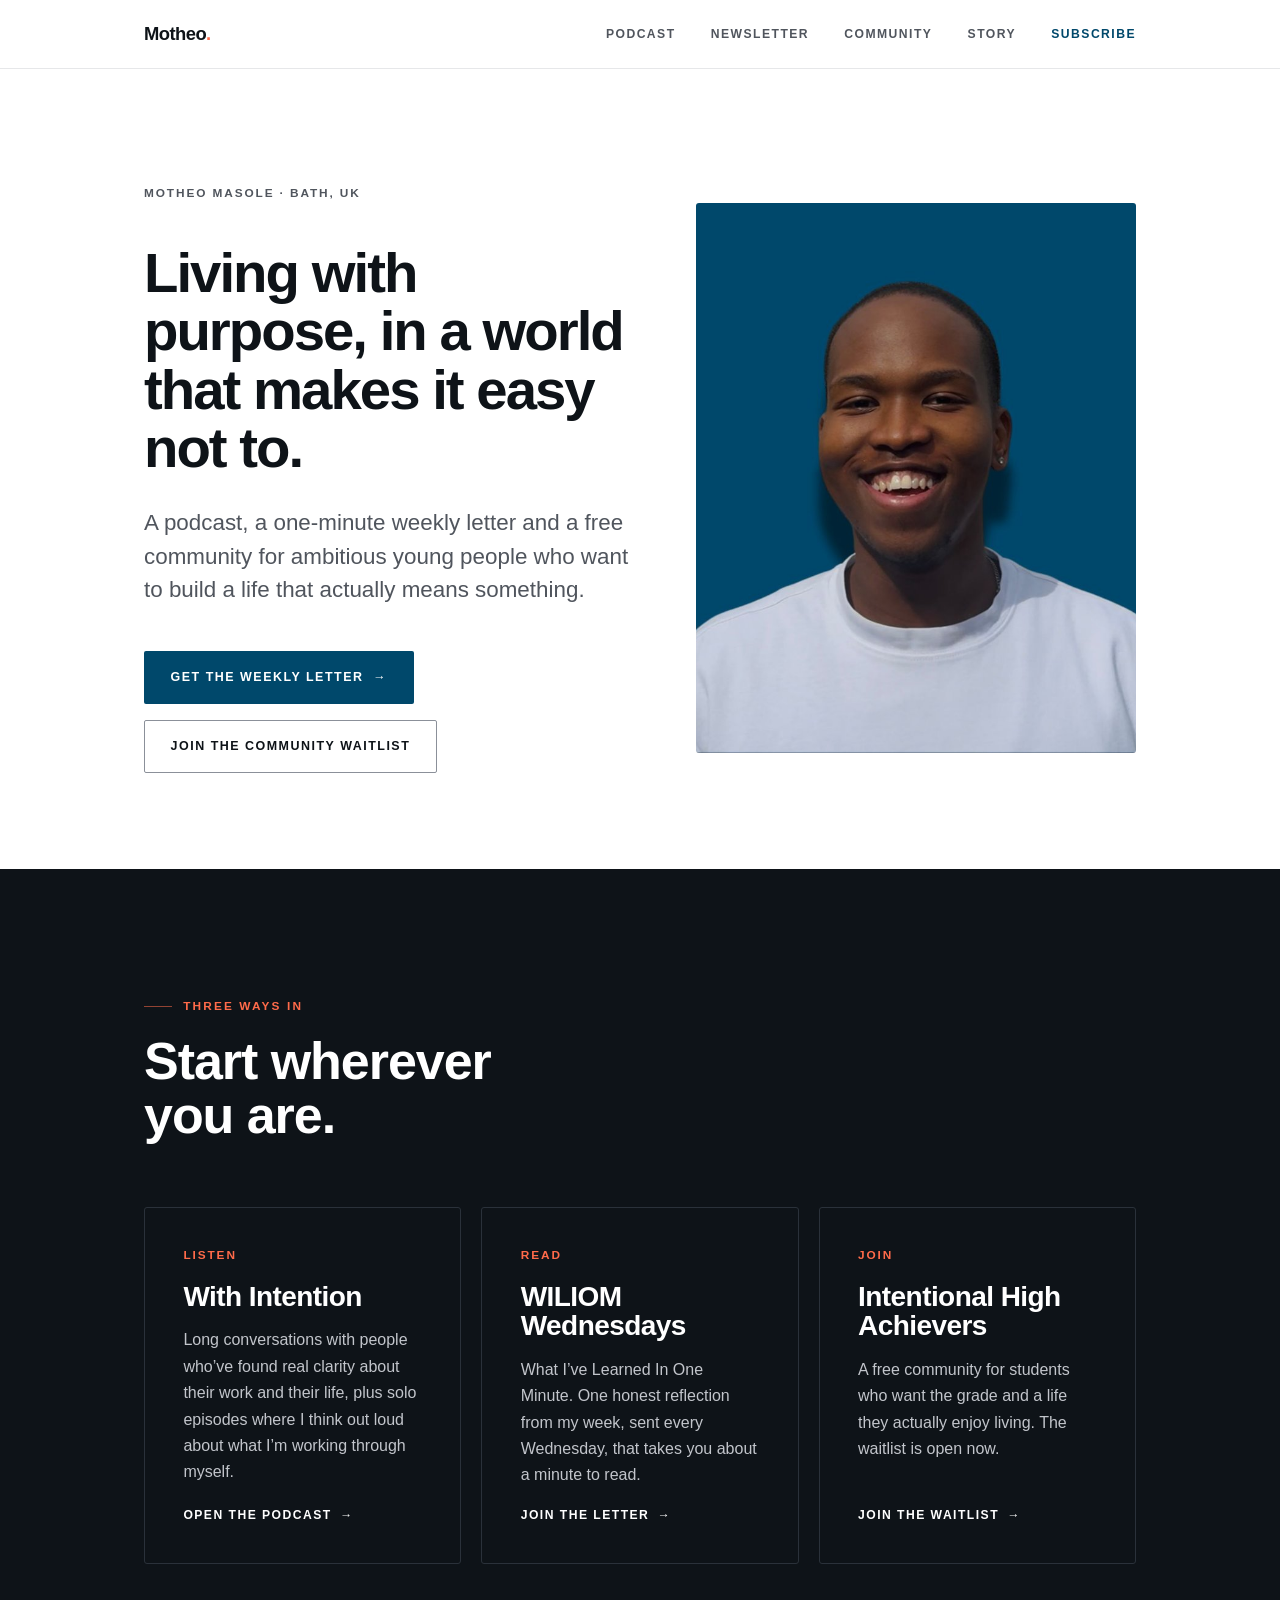
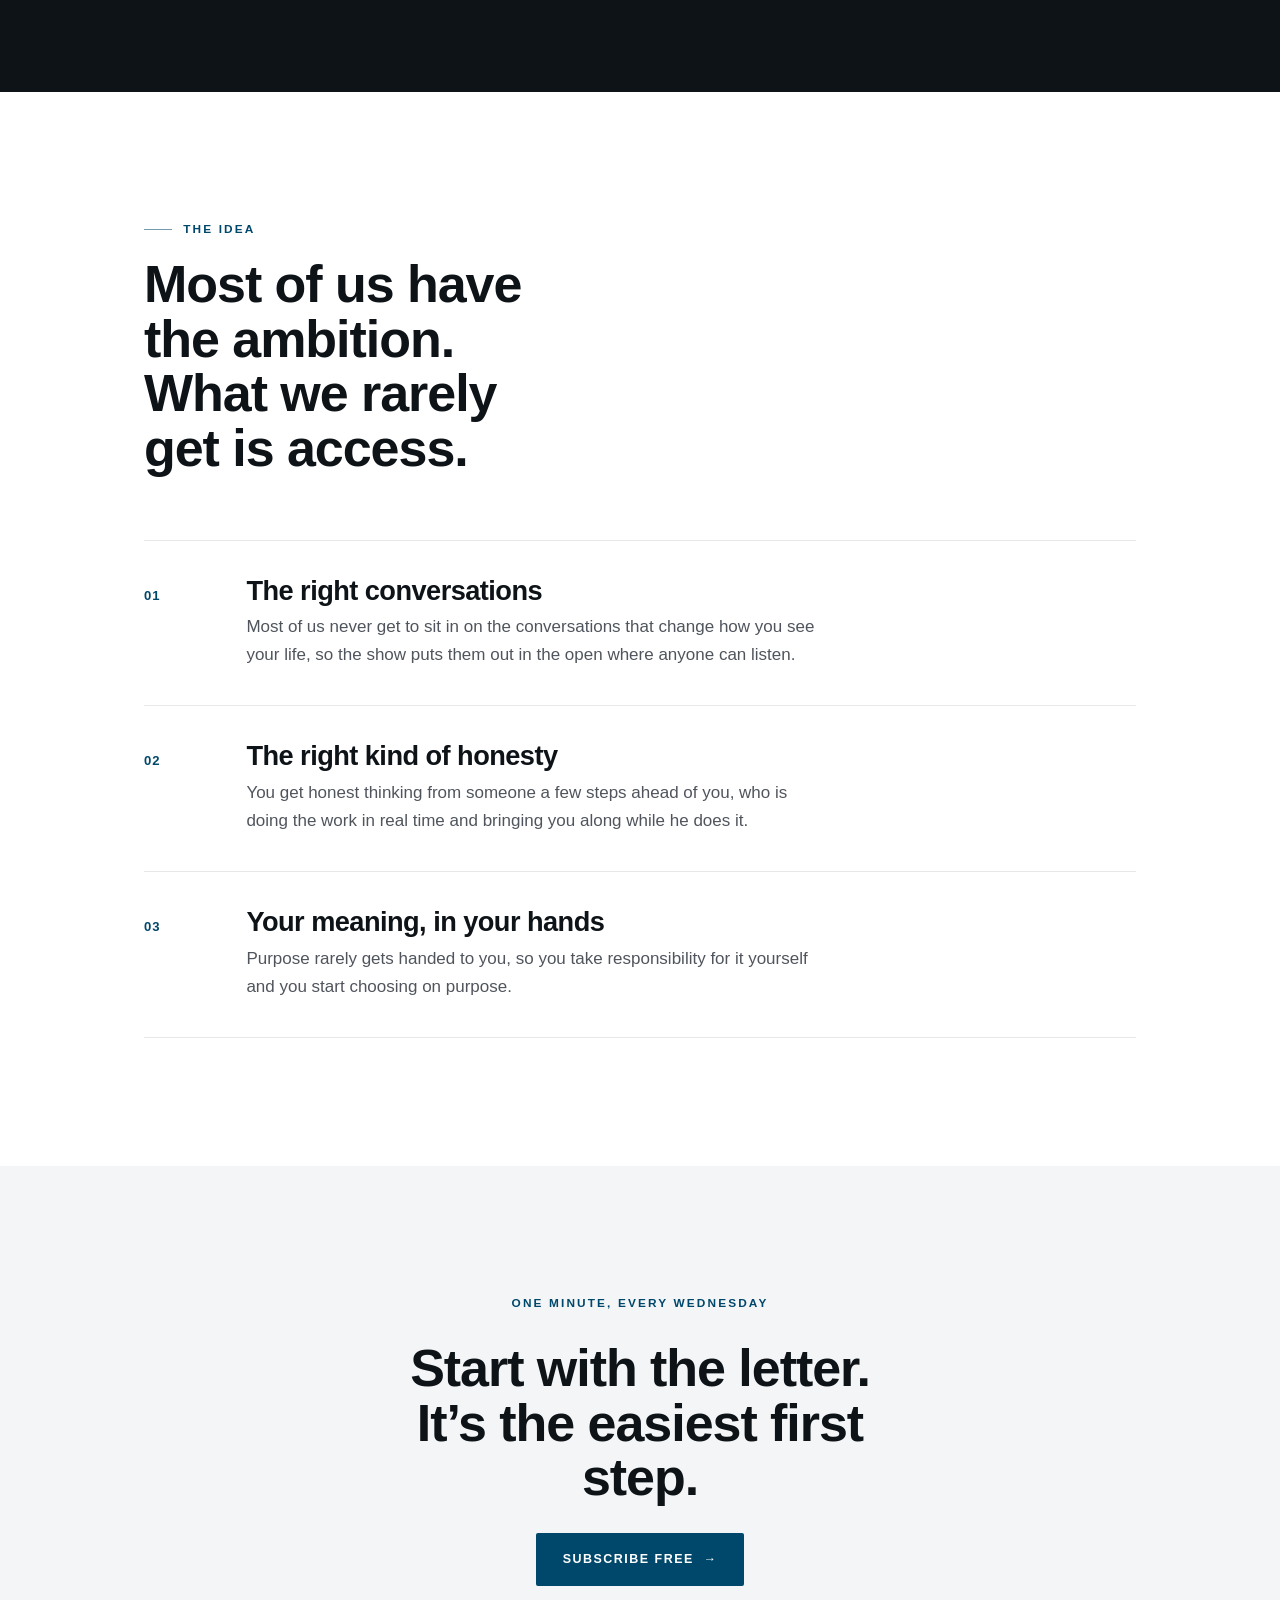
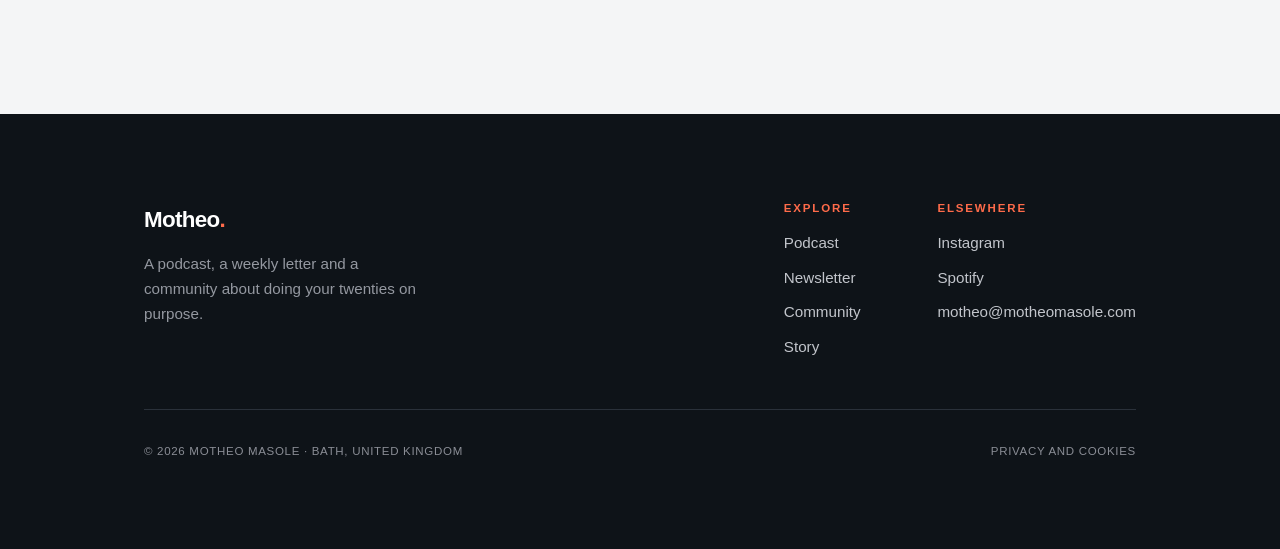
==== commit 1876e0e0: "Add coral as the single pop colour Logo dot, labels and main button on dark sections, pull-quote bar" ====
--- a/index.html
+++ b/index.html
@@ -11,7 +11,7 @@
 <link rel="icon" href="favicon.ico" sizes="any" />
 <link rel="icon" type="image/png" sizes="32x32" href="favicon-32.png" />
 <link rel="apple-touch-icon" href="apple-touch-icon.png" />
-<link rel="stylesheet" href="css/style.css?v=3" />
+<link rel="stylesheet" href="css/style.css?v=4" />
 <script>document.documentElement.classList.add('js');</script>
 </head>
 <body>
--- a/css/style.css
+++ b/css/style.css
@@ -17,6 +17,7 @@
   --accent:    #00486B;   /* brand blue, same as the portrait backdrop */
   --accent-hi: #0A5F8A;   /* brand blue, hover */
   --accent-soft: #86BEDC; /* lighter blue, for use on dark */
+  --pop:       #FF6B4A;   /* coral: the one pop of colour. Shapes on white, text only on dark */
 
   /* One neutral grotesque. San Francisco on Apple, Helvetica/Arial
      elsewhere. Timeless, and loads with zero webfont request. */
@@ -78,7 +79,7 @@
   align-items: center;
   gap: 0.7rem;
 }
-.section--ink .label { color: var(--accent-soft); }
+.section--ink .label { color: var(--pop); }
 .label::before {
   content: "";
   width: 1.75rem; height: 1px;
@@ -106,8 +107,8 @@
 .btn--ghost { background: transparent; color: var(--ink); border-color: var(--edge); }
 .btn--ghost:hover { border-color: var(--ink); transform: translateY(-2px); }
 /* on dark sections, flip the buttons so they stay visible */
-.section--ink .btn--primary { background: var(--paper); color: var(--ink); }
-.section--ink .btn--primary:hover { background: #E7EAF0; }
+.section--ink .btn--primary { background: var(--pop); color: var(--ink); }
+.section--ink .btn--primary:hover { background: #FF8266; }
 .section--ink .btn--ghost { color: var(--paper); border-color: #6F7884; }
 .section--ink .btn--ghost:hover { border-color: var(--paper); }
 .btn .arrow { transition: transform 0.35s var(--ease); }
@@ -122,7 +123,7 @@
 }
 .nav__inner { display: flex; align-items: center; justify-content: space-between; height: 68px; }
 .wordmark { font-family: var(--font-display); font-weight: 700; font-size: 1.15rem; letter-spacing: -0.03em; }
-.wordmark span { color: var(--accent); }
+.wordmark span { color: var(--pop); }
 .nav__links { display: flex; align-items: center; gap: 2.2rem; }
 .nav__links a {
   font-family: var(--font-label);
@@ -155,8 +156,8 @@
   display: flex; flex-direction: column; gap: 1rem;
   transition: transform 0.4s var(--ease), border-color 0.3s, background 0.3s;
 }
-.path:hover { transform: translateY(-4px); border-color: var(--accent-soft); background: #151C24; }
-.path__idx { font-family: var(--font-label); font-size: 0.74rem; font-weight: 600; letter-spacing: 0.16em; text-transform: uppercase; color: var(--accent-soft); }
+.path:hover { transform: translateY(-4px); border-color: var(--pop); background: #151C24; }
+.path__idx { font-family: var(--font-label); font-size: 0.74rem; font-weight: 600; letter-spacing: 0.16em; text-transform: uppercase; color: var(--pop); }
 .path h3 { font-size: clamp(1.4rem, 2.4vw, 1.75rem); }
 .path p { color: #C2C5CB; font-size: 1rem; flex-grow: 1; }
 .path__go { font-family: var(--font-label); font-size: 0.76rem; font-weight: 600; letter-spacing: 0.12em; text-transform: uppercase; color: var(--paper); display: inline-flex; gap: 0.5rem; }
@@ -193,7 +194,7 @@
 .pull {
   font-family: var(--font-display); font-weight: 700; font-size: clamp(1.4rem, 3vw, 2rem);
   line-height: 1.25; letter-spacing: -0.02em; color: var(--accent);
-  border-left: 2px solid var(--accent); padding-left: 1.5rem; margin-block: 2.5rem !important; max-width: none;
+  border-left: 3px solid var(--pop); padding-left: 1.5rem; margin-block: 2.5rem !important; max-width: none;
 }
 
 /* ---- Podcast ---- */
@@ -234,7 +235,7 @@
 .footer__brand .wordmark { font-size: 1.4rem; }
 .footer__tag { color: #9498A0; margin-top: 0.75rem; font-size: 0.95rem; max-width: 34ch; }
 .footer__cols { display: flex; gap: clamp(2rem, 6vw, 5rem); flex-wrap: wrap; }
-.footer__col h2 { font-family: var(--font-label); font-size: 0.72rem; letter-spacing: 0.16em; text-transform: uppercase; color: var(--accent-soft); margin-bottom: 1rem; font-weight: 600; }
+.footer__col h2 { font-family: var(--font-label); font-size: 0.72rem; letter-spacing: 0.16em; text-transform: uppercase; color: var(--pop); margin-bottom: 1rem; font-weight: 600; }
 .footer__col a { display: block; color: #C2C5CB; font-size: 0.95rem; margin-bottom: 0.6rem; transition: color 0.2s; }
 .footer__col a:hover { color: var(--paper); }
 .footer__bottom { display: flex; justify-content: space-between; flex-wrap: wrap; gap: 1rem; padding-top: 2rem; font-family: var(--font-label); font-size: 0.72rem; letter-spacing: 0.06em; text-transform: uppercase; color: #8A8D95; }
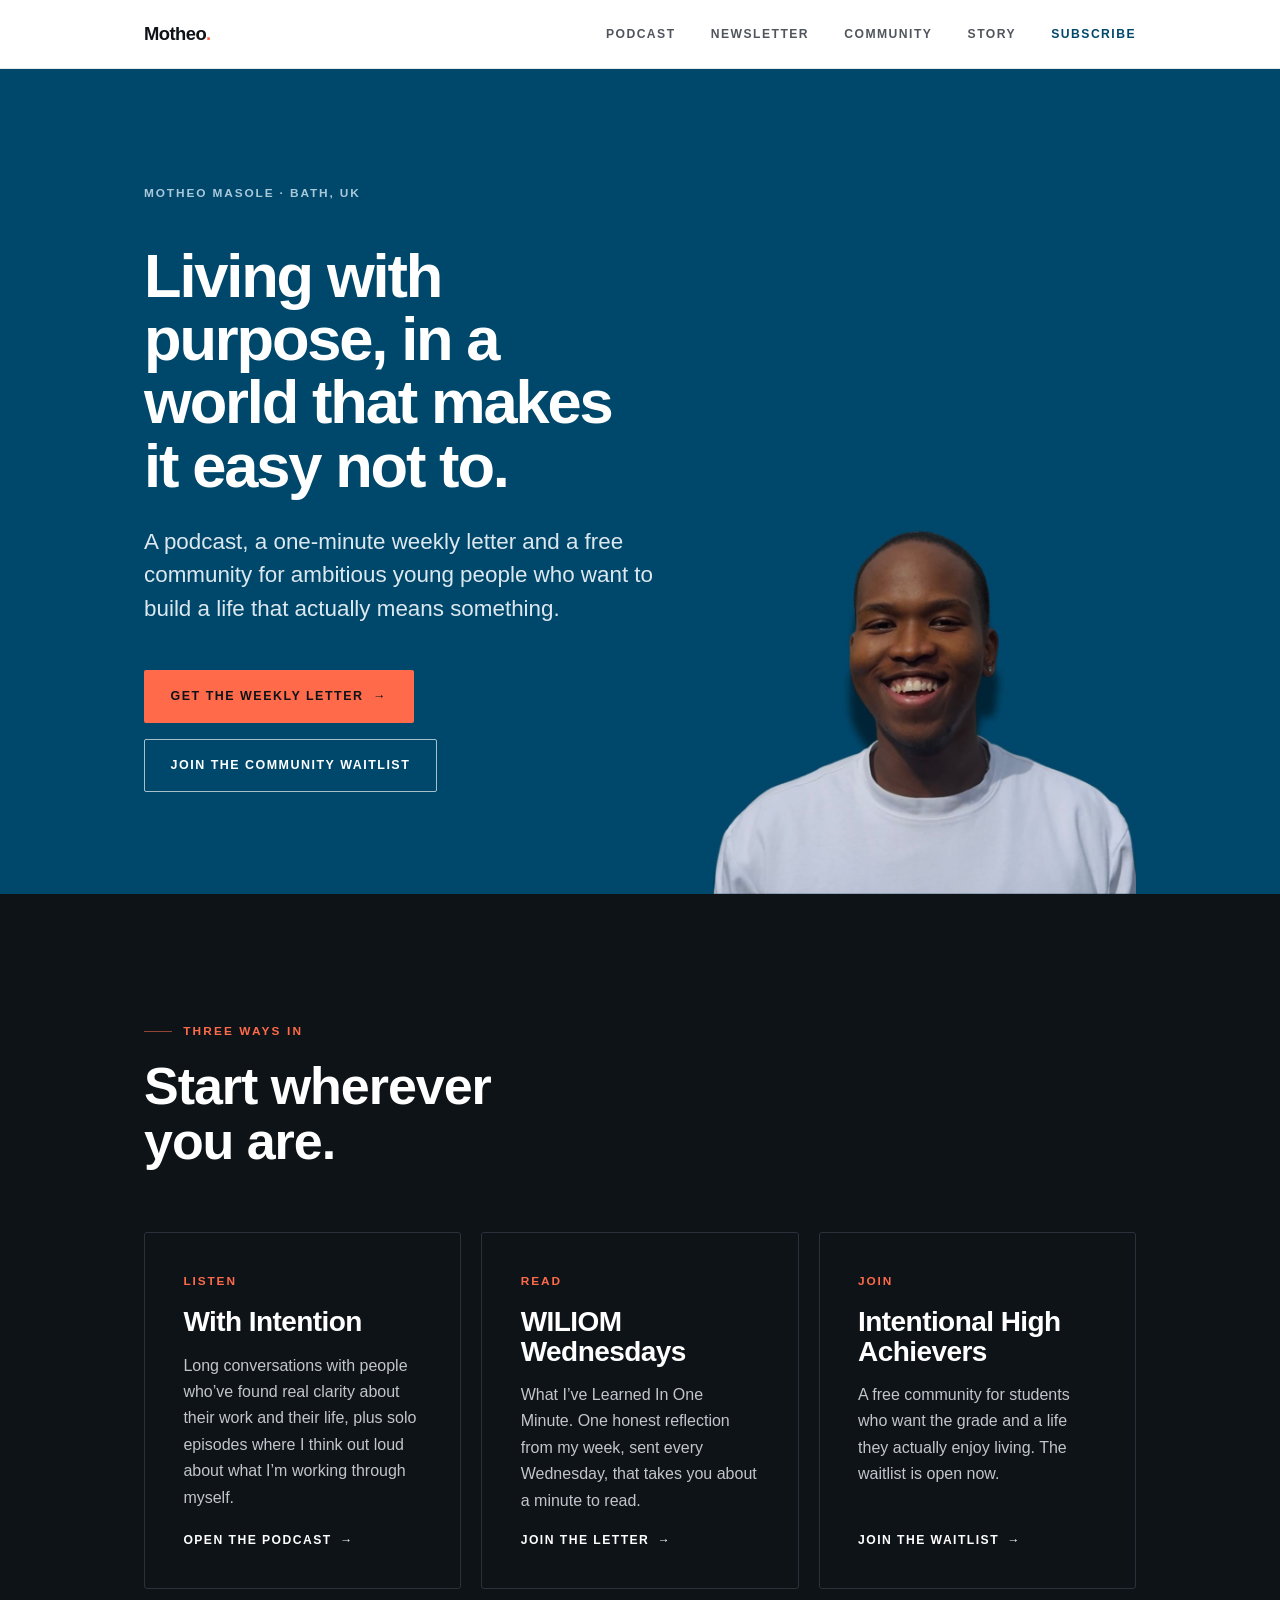
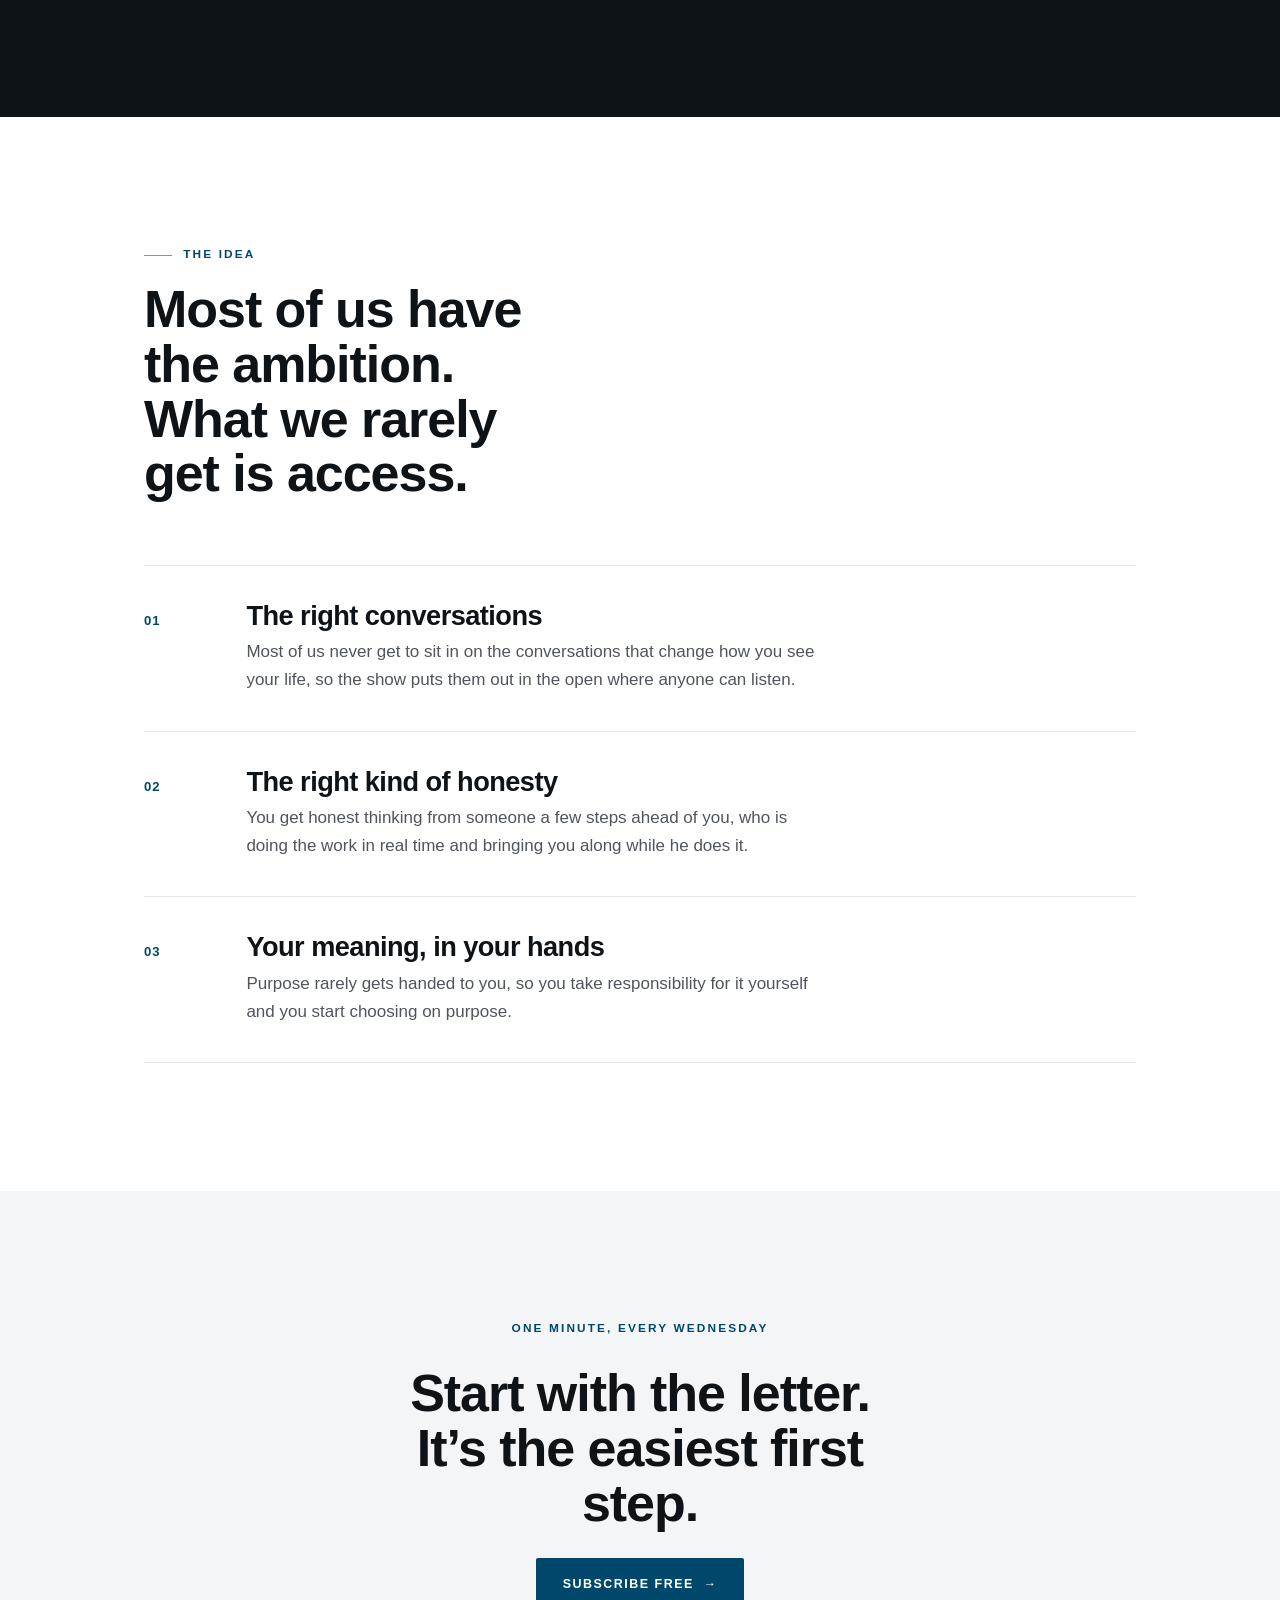
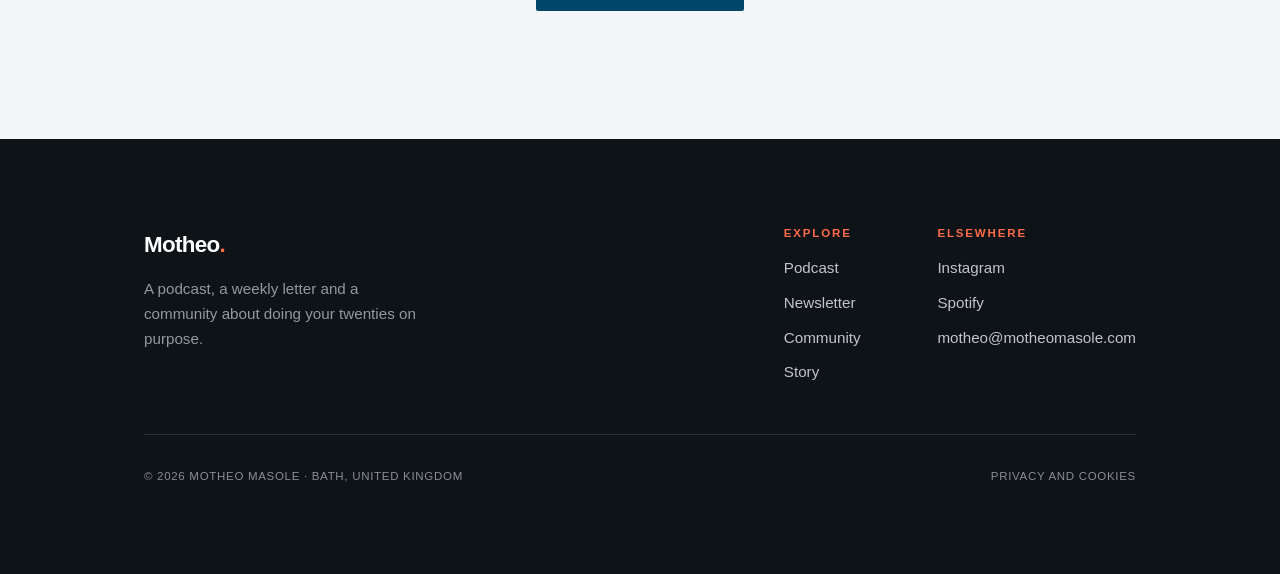
==== commit 6b808f9b: "Make the home hero a full blue band with the portrait set into it Co-Authored-By: Claude Fable 5.2 <" ====
--- a/index.html
+++ b/index.html
@@ -11,7 +11,7 @@
 <link rel="icon" href="favicon.ico" sizes="any" />
 <link rel="icon" type="image/png" sizes="32x32" href="favicon-32.png" />
 <link rel="apple-touch-icon" href="apple-touch-icon.png" />
-<link rel="stylesheet" href="css/style.css?v=4" />
+<link rel="stylesheet" href="css/style.css?v=5" />
 <script>document.documentElement.classList.add('js');</script>
 </head>
 <body>
@@ -32,19 +32,19 @@
 </header>
 
 <main id="main">
-  <section class="hero">
-    <div class="wrap" style="display:flex; flex-wrap:wrap; gap:clamp(2rem,5vw,4rem); align-items:center;">
-      <div class="hero__content" style="flex:1 1 340px;">
+  <section class="hero hero--blue">
+    <div class="wrap hero__split">
+      <div class="hero__content">
         <p class="hero__coord reveal">Motheo Masole &middot; Bath, UK</p>
-        <h1 class="display reveal" style="font-size:clamp(2.4rem,4.4vw,3.7rem); max-width:none; line-height:1.04;">Living with purpose, in a world that makes it easy not to.</h1>
+        <h1 class="display reveal">Living with purpose, in a world that makes it easy not to.</h1>
         <p class="lead hero__sub reveal">A podcast, a one-minute weekly letter and a free community for ambitious young people who want to build a life that actually means something.</p>
         <div class="hero__actions reveal">
           <a class="btn btn--primary" href="newsletter.html">Get the weekly letter <span class="arrow" aria-hidden="true">&rarr;</span></a>
           <a class="btn btn--ghost" href="community.html">Join the community waitlist</a>
         </div>
       </div>
-      <div class="hero__media reveal" style="flex:1 1 300px; max-width:440px;">
-        <img src="images/motheo-dark.jpg" alt="Motheo Masole smiling, in a white t-shirt against a deep blue background" width="900" height="900" style="width:100%; height:auto; aspect-ratio:4/5; object-fit:cover; object-position:center; display:block; border-radius:3px;" />
+      <div class="hero__media">
+        <img src="images/motheo-dark.jpg" alt="Motheo Masole smiling, in a white t-shirt against a deep blue background" width="900" height="900" />
       </div>
     </div>
   </section>
--- a/css/style.css
+++ b/css/style.css
@@ -260,7 +260,20 @@
 .section--ink .consent { color: #C2C5CB; }
 
 /* ---- Photo band ---- */
-.hero__media img { width: 100%; height: auto; aspect-ratio: 4 / 5; object-fit: cover; display: block; border-radius: 3px; }
+/* Home hero: a full band of the brand blue. The portrait's backdrop is the
+   same blue, so the photo has no visible edges and sits on the band itself. */
+.hero--blue { background: var(--accent); color: var(--paper); padding-bottom: 0; overflow: hidden; }
+.hero__split { display: grid; grid-template-columns: 1.1fr 0.9fr; gap: clamp(1.5rem, 4vw, 4rem); align-items: end; }
+.hero--blue .hero__content { padding-bottom: clamp(4rem, 8vw, 6.5rem); align-self: center; }
+.hero--blue .display { font-size: clamp(2.5rem, 4.8vw, 4rem); line-height: 1.03; max-width: 14ch; }
+.hero--blue .hero__coord { color: #A9C9DB; }
+.hero--blue .lead { color: #DCE8EF; }
+.hero--blue .btn--primary { background: var(--pop); color: var(--ink); }
+.hero--blue .btn--primary:hover { background: #FF8266; }
+.hero--blue .btn--ghost { color: var(--paper); border-color: rgba(255,255,255,0.65); }
+.hero--blue .btn--ghost:hover { border-color: var(--paper); }
+.hero--blue a:focus-visible { outline-color: var(--paper); }
+.hero__media img { width: 100%; height: auto; display: block; }
 
 /* ---- Spotify, loaded only when asked ---- */
 .embed-ask { display: grid; gap: 1.1rem; justify-items: start; padding: clamp(1.75rem, 4vw, 2.75rem); }
@@ -292,6 +305,9 @@
     padding: 1.75rem var(--gutter) 2.25rem;
   }
   .paths { grid-template-columns: 1fr; }
+  .hero__split { grid-template-columns: 1fr; }
+  .hero--blue .hero__content { padding-bottom: 0; }
+  .hero__media { max-width: 420px; margin-inline: auto; }
   .story-grid { grid-template-columns: 1fr; }
   .portrait { position: static; max-width: 340px; }
 }
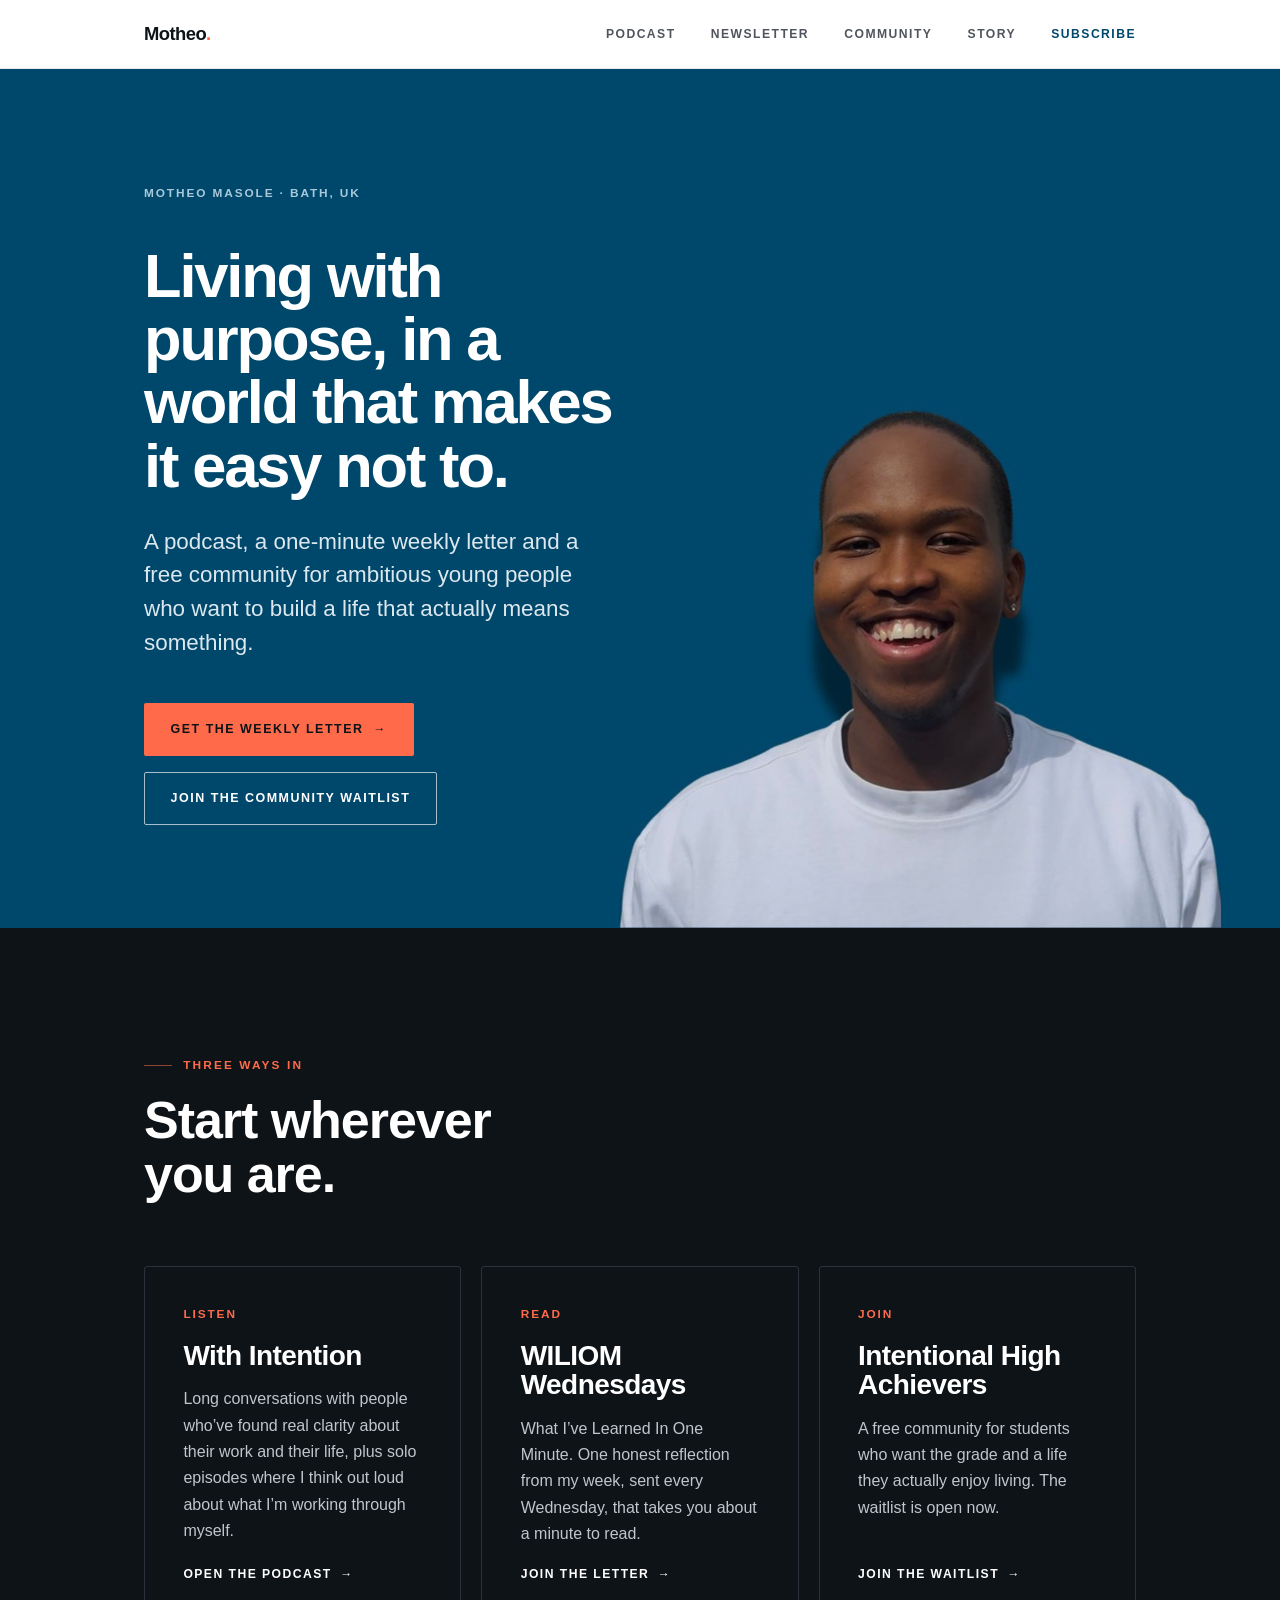
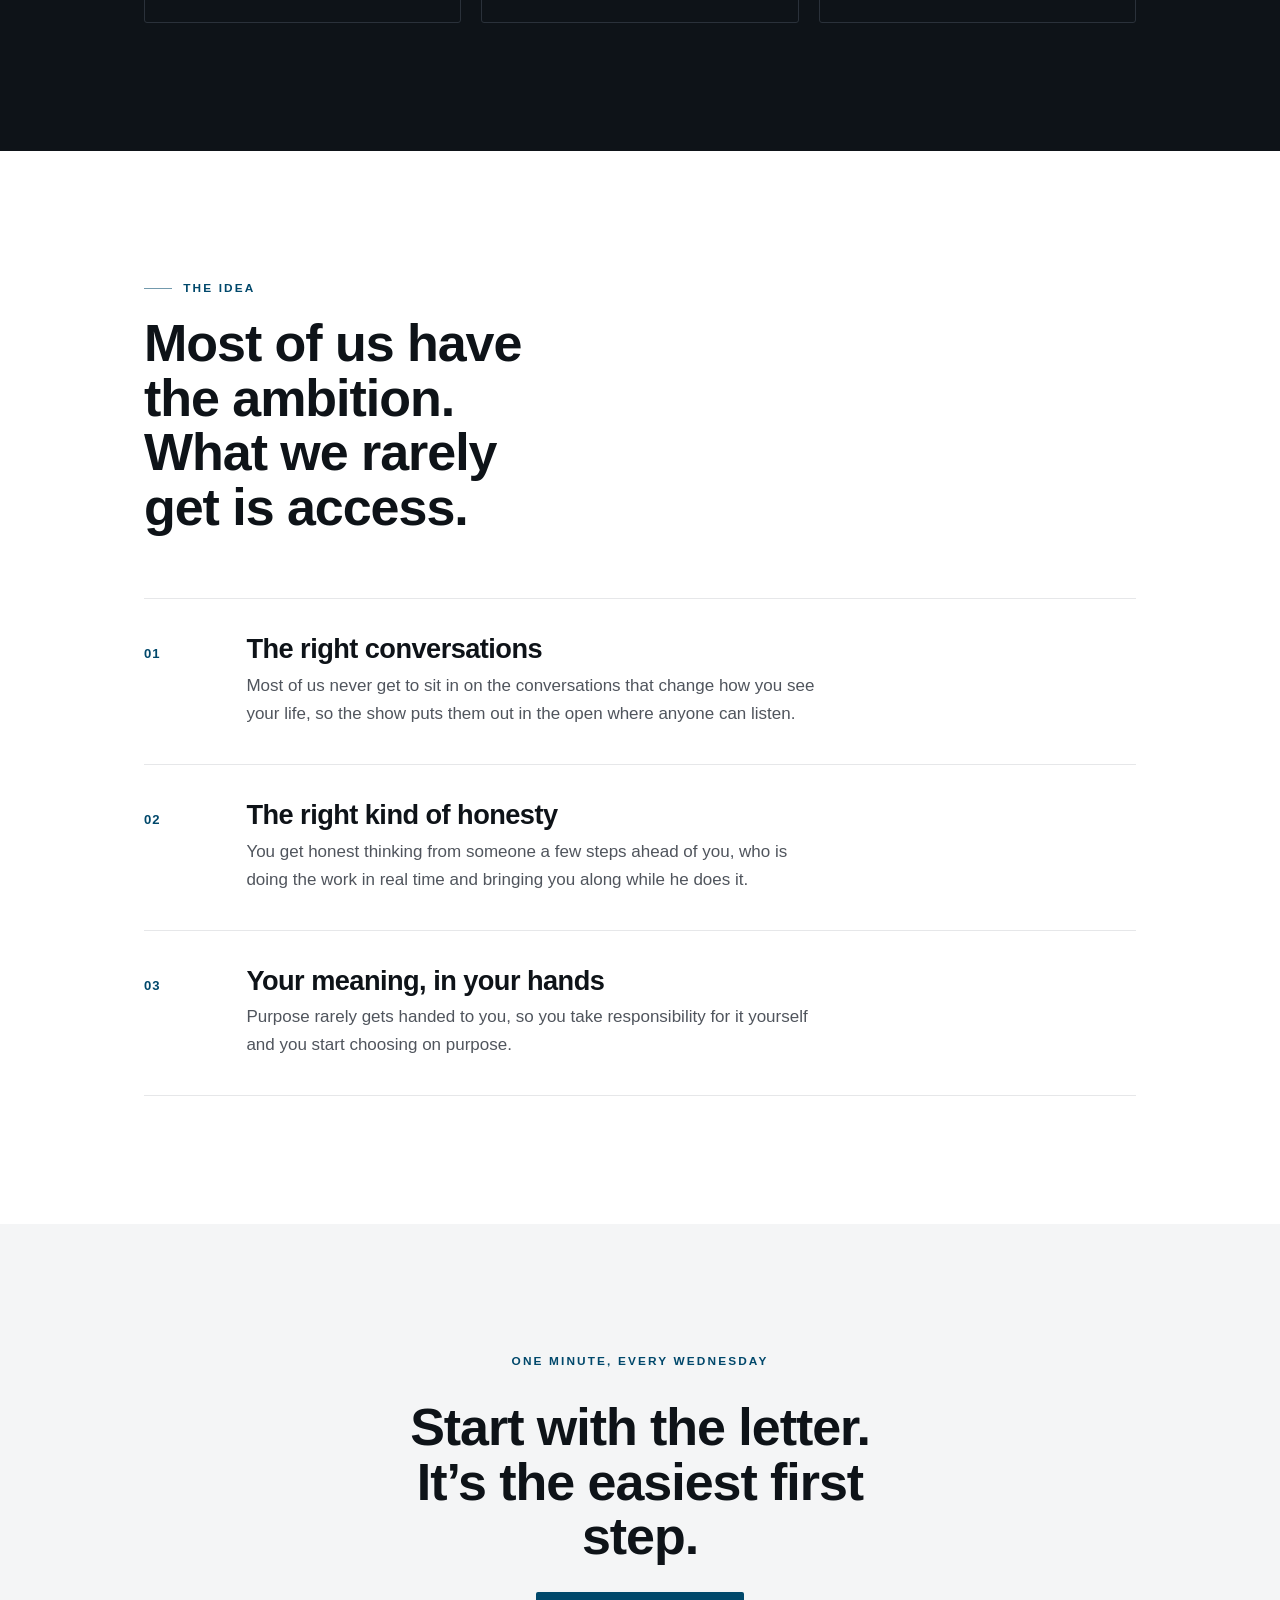
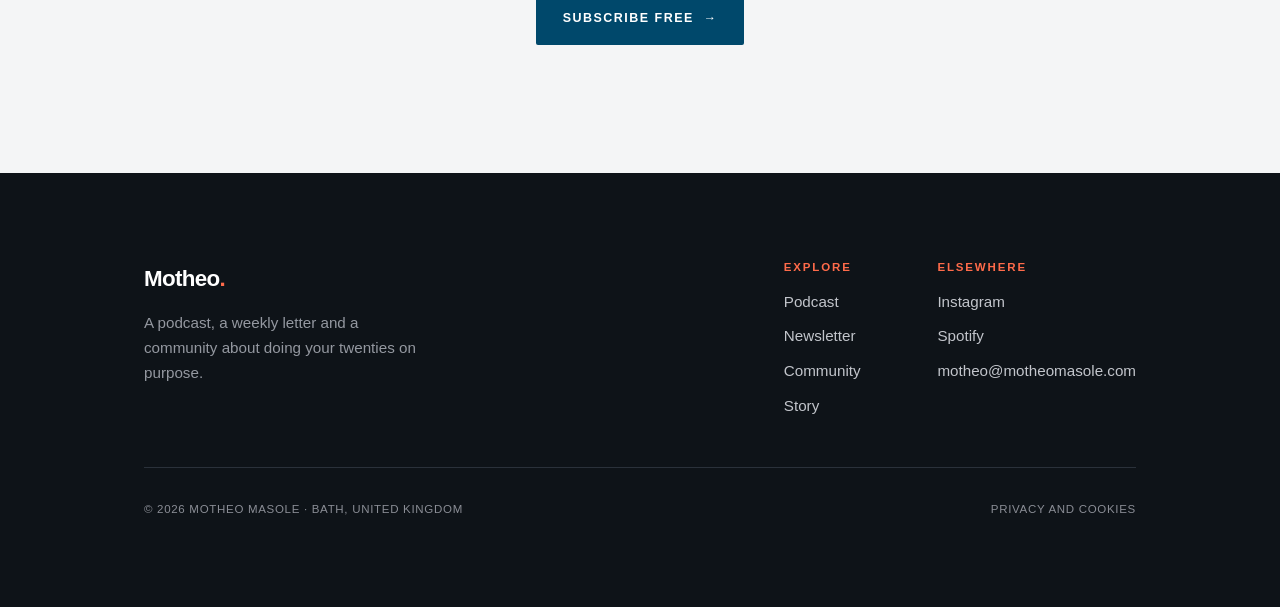
==== commit 1c09c42c: "Enlarge the hero portrait Co-Authored-By: Claude Fable 5.2 <noreply@anthropic.com> Claude-Session: h" ====
--- a/index.html
+++ b/index.html
@@ -11,7 +11,7 @@
 <link rel="icon" href="favicon.ico" sizes="any" />
 <link rel="icon" type="image/png" sizes="32x32" href="favicon-32.png" />
 <link rel="apple-touch-icon" href="apple-touch-icon.png" />
-<link rel="stylesheet" href="css/style.css?v=5" />
+<link rel="stylesheet" href="css/style.css?v=6" />
 <script>document.documentElement.classList.add('js');</script>
 </head>
 <body>
--- a/css/style.css
+++ b/css/style.css
@@ -263,7 +263,7 @@
 /* Home hero: a full band of the brand blue. The portrait's backdrop is the
    same blue, so the photo has no visible edges and sits on the band itself. */
 .hero--blue { background: var(--accent); color: var(--paper); padding-bottom: 0; overflow: hidden; }
-.hero__split { display: grid; grid-template-columns: 1.1fr 0.9fr; gap: clamp(1.5rem, 4vw, 4rem); align-items: end; }
+.hero__split { display: grid; grid-template-columns: 1fr 1fr; gap: clamp(1.5rem, 4vw, 4rem); align-items: end; }
 .hero--blue .hero__content { padding-bottom: clamp(4rem, 8vw, 6.5rem); align-self: center; }
 .hero--blue .display { font-size: clamp(2.5rem, 4.8vw, 4rem); line-height: 1.03; max-width: 14ch; }
 .hero--blue .hero__coord { color: #A9C9DB; }
@@ -273,7 +273,10 @@
 .hero--blue .btn--ghost { color: var(--paper); border-color: rgba(255,255,255,0.65); }
 .hero--blue .btn--ghost:hover { border-color: var(--paper); }
 .hero--blue a:focus-visible { outline-color: var(--paper); }
-.hero__media img { width: 100%; height: auto; display: block; }
+.hero--blue .hero__content { position: relative; z-index: 1; }
+/* The portrait is drawn larger than its column and anchored to the bottom,
+   so Motheo fills the right half of the band. */
+.hero__media img { width: 128%; max-width: none; height: auto; display: block; margin-left: -10%; }
 
 /* ---- Spotify, loaded only when asked ---- */
 .embed-ask { display: grid; gap: 1.1rem; justify-items: start; padding: clamp(1.75rem, 4vw, 2.75rem); }
@@ -307,7 +310,8 @@
   .paths { grid-template-columns: 1fr; }
   .hero__split { grid-template-columns: 1fr; }
   .hero--blue .hero__content { padding-bottom: 0; }
-  .hero__media { max-width: 420px; margin-inline: auto; }
+  .hero__media { max-width: 460px; margin-inline: auto; width: 100%; }
+  .hero__media img { width: 116%; margin-left: -8%; }
   .story-grid { grid-template-columns: 1fr; }
   .portrait { position: static; max-width: 340px; }
 }
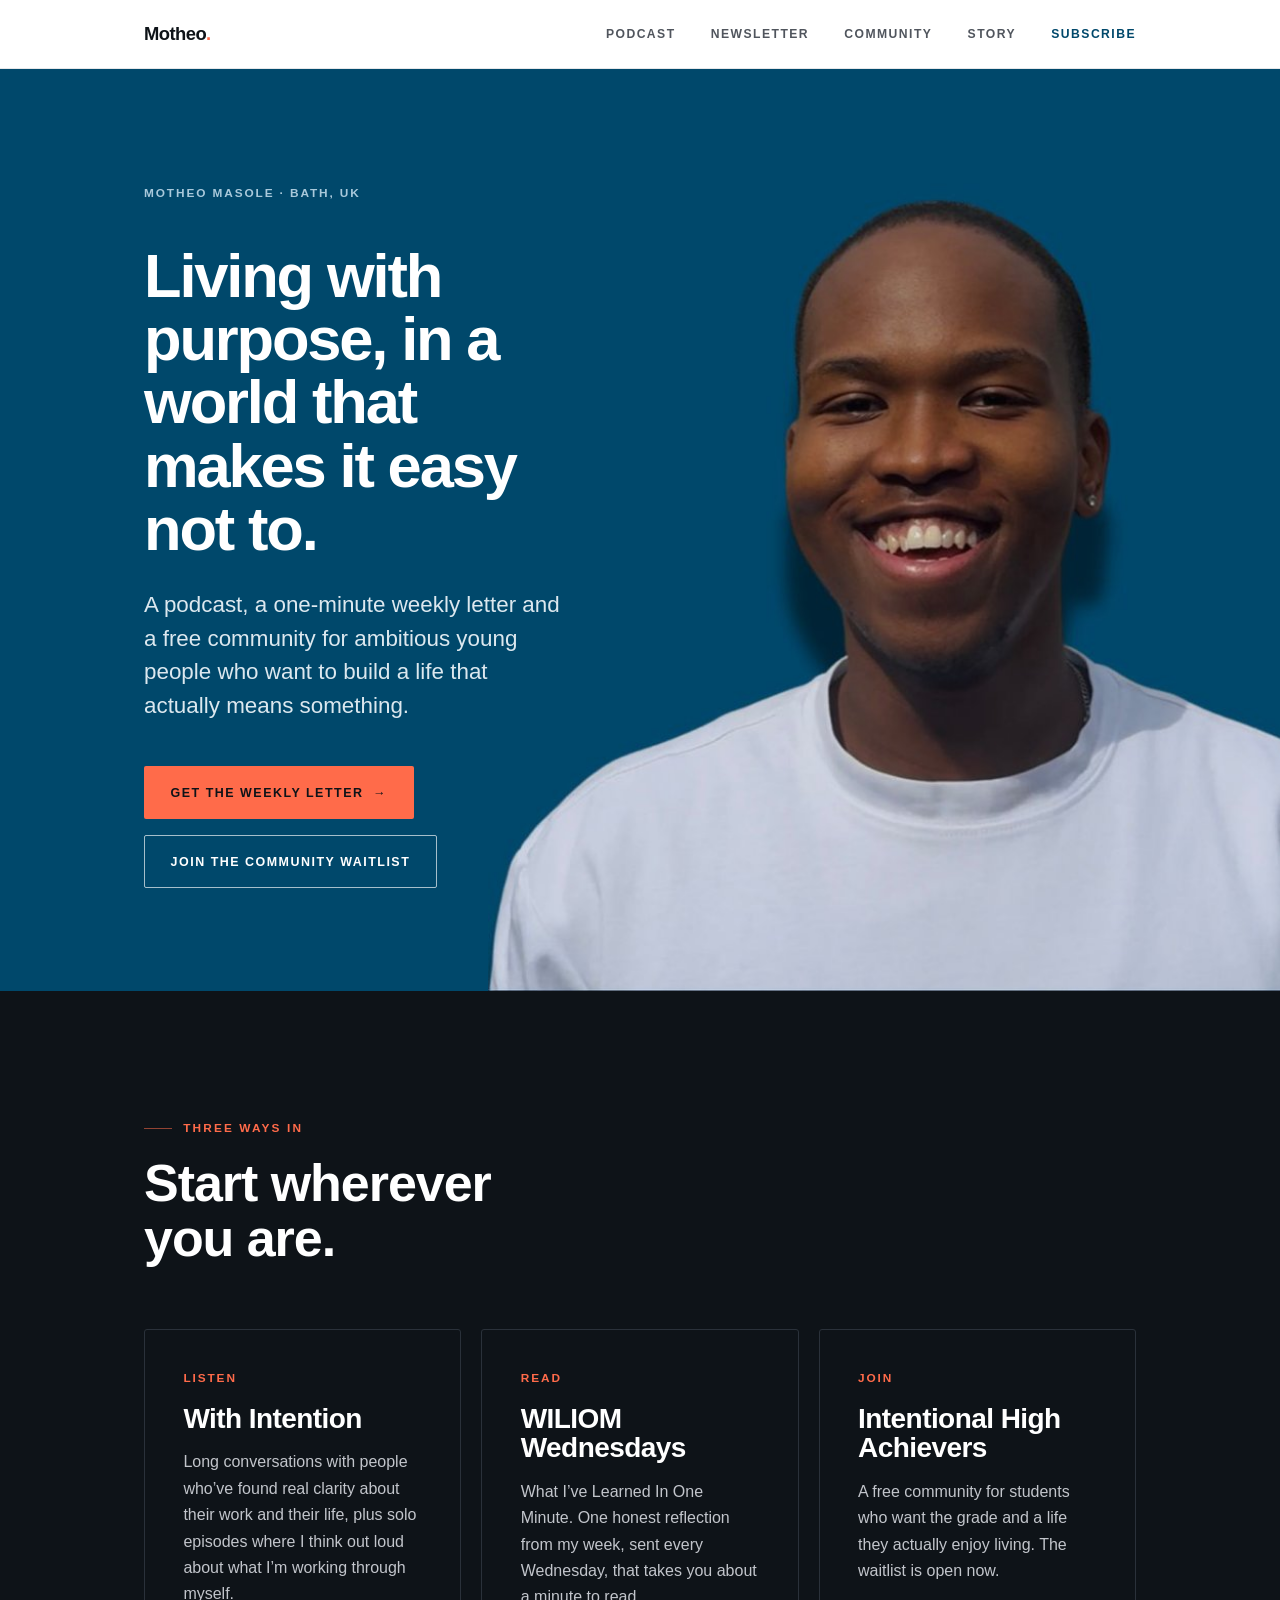
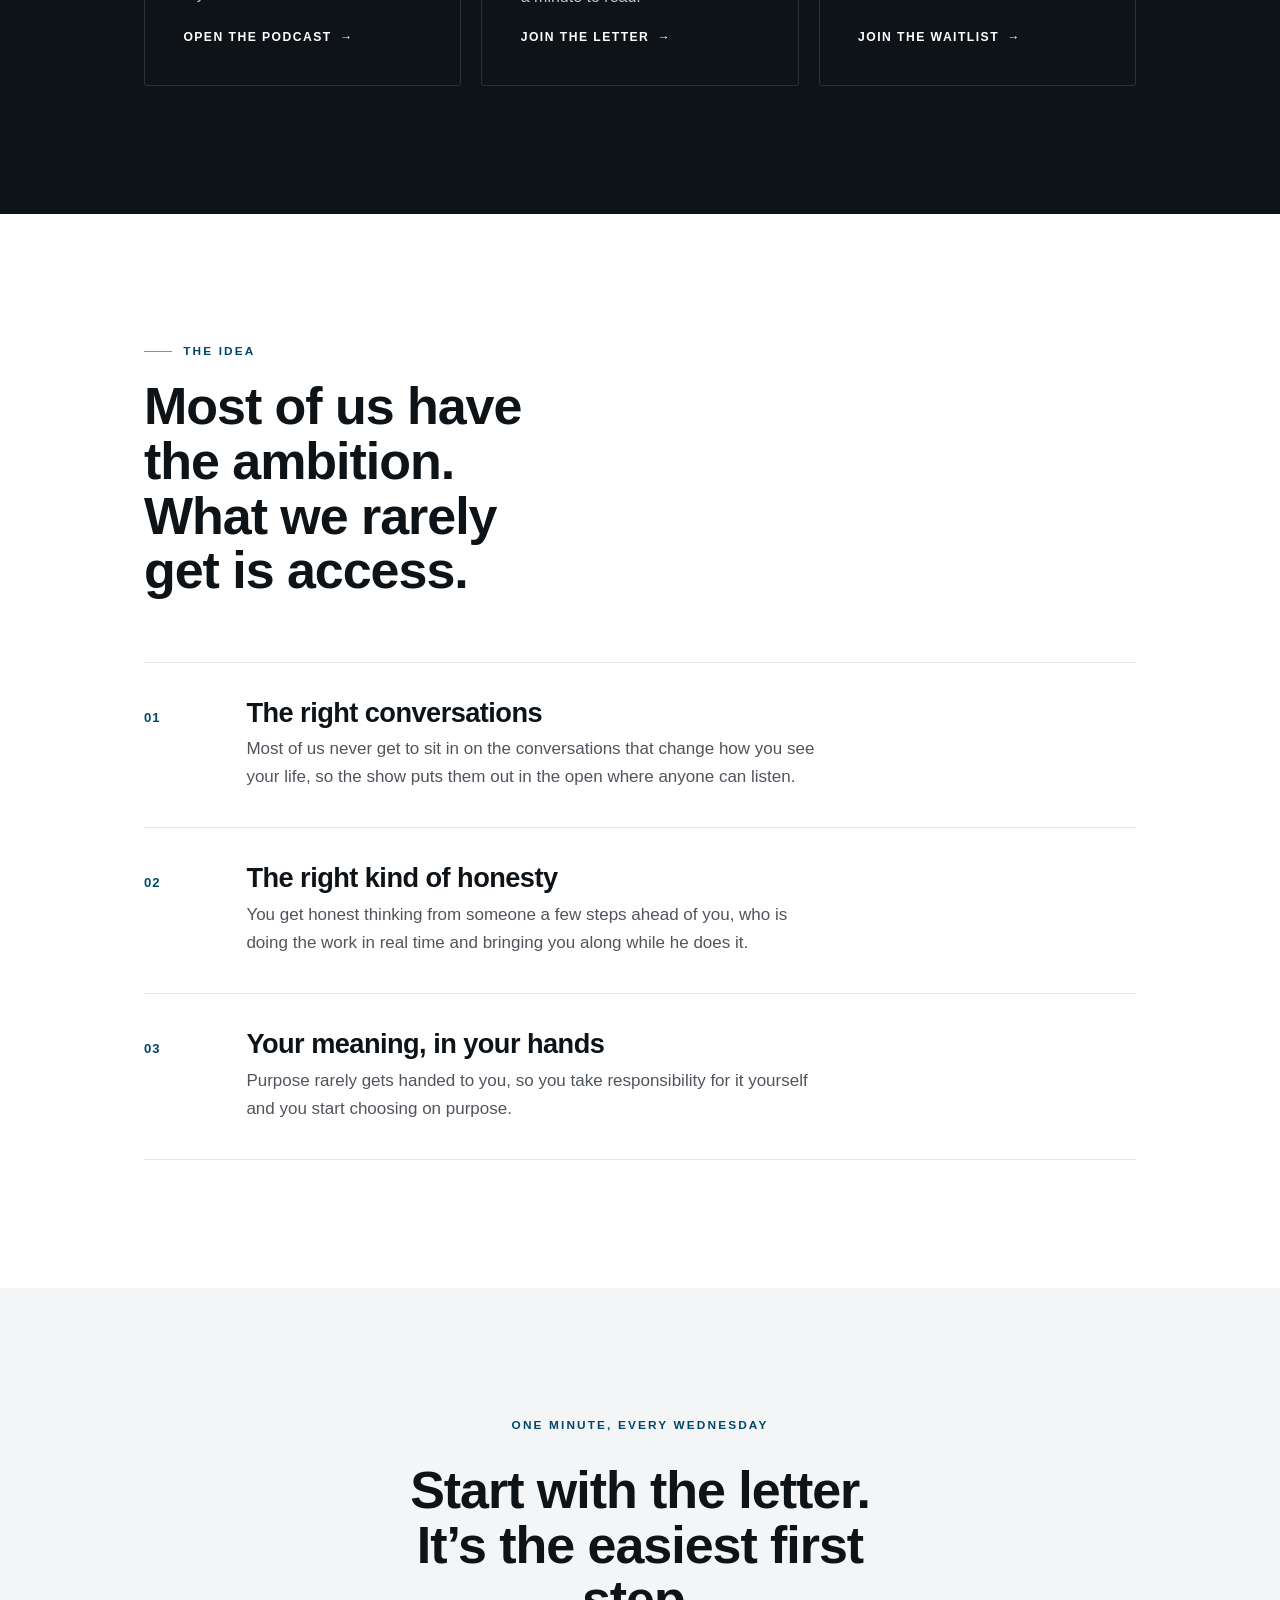
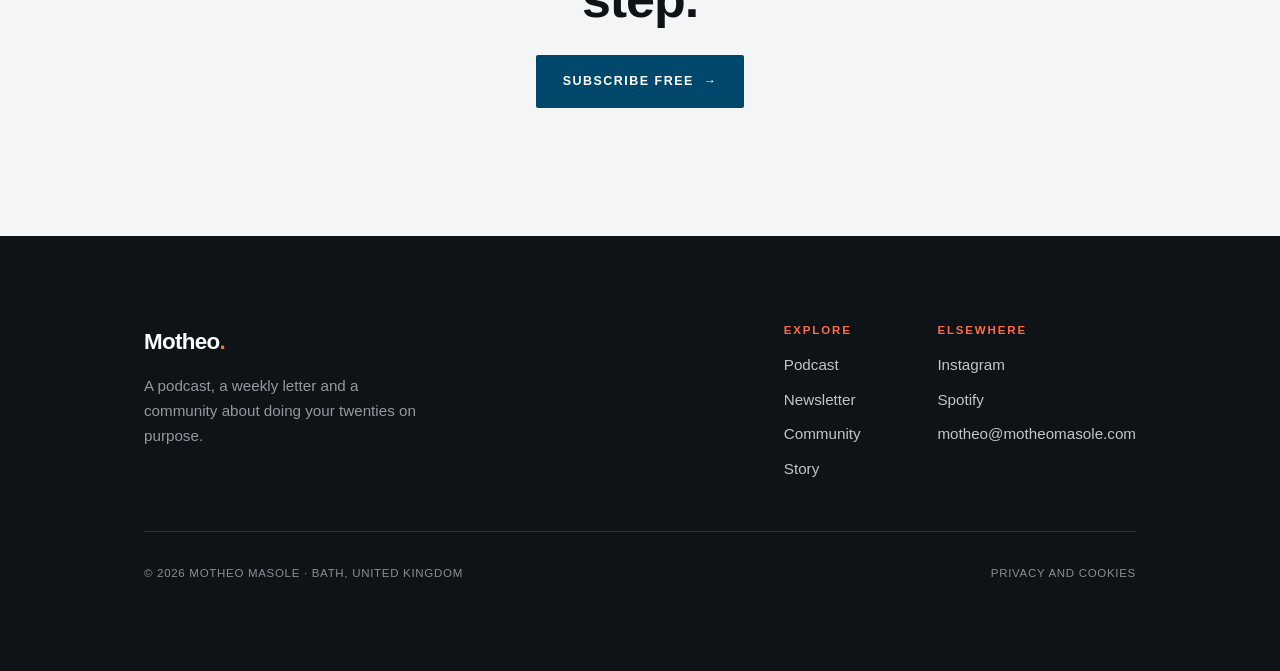
==== commit b78bd8e6: "Size the hero portrait to fill the band Co-Authored-By: Claude Fable 5.2 <noreply@anthropic.com> Cla" ====
--- a/index.html
+++ b/index.html
@@ -11,7 +11,7 @@
 <link rel="icon" href="favicon.ico" sizes="any" />
 <link rel="icon" type="image/png" sizes="32x32" href="favicon-32.png" />
 <link rel="apple-touch-icon" href="apple-touch-icon.png" />
-<link rel="stylesheet" href="css/style.css?v=6" />
+<link rel="stylesheet" href="css/style.css?v=7" />
 <script>document.documentElement.classList.add('js');</script>
 </head>
 <body>
--- a/css/style.css
+++ b/css/style.css
@@ -261,11 +261,14 @@
 
 /* ---- Photo band ---- */
 /* Home hero: a full band of the brand blue. The portrait's backdrop is the
-   same blue, so the photo has no visible edges and sits on the band itself. */
-.hero--blue { background: var(--accent); color: var(--paper); padding-bottom: 0; overflow: hidden; }
-.hero__split { display: grid; grid-template-columns: 1fr 1fr; gap: clamp(1.5rem, 4vw, 4rem); align-items: end; }
-.hero--blue .hero__content { padding-bottom: clamp(4rem, 8vw, 6.5rem); align-self: center; }
-.hero--blue .display { font-size: clamp(2.5rem, 4.8vw, 4rem); line-height: 1.03; max-width: 14ch; }
+   same blue, so the photo has no visible edges and sits on the band itself.
+   The portrait is sized from the band's height, so it always fills the band
+   from just under the top down to the bottom edge. */
+.hero--blue { background: var(--accent); color: var(--paper); padding-bottom: 0; overflow: hidden; position: relative; }
+.hero__split { display: block; }
+.hero--blue .hero__content { position: relative; z-index: 1; width: 50%; padding-bottom: clamp(4rem, 8vw, 6.5rem); }
+.hero--blue .display { font-size: clamp(2.5rem, 4.8vw, 4rem); line-height: 1.03; max-width: 13ch; }
+.hero--blue .hero__sub { max-width: 34ch; }
 .hero--blue .hero__coord { color: #A9C9DB; }
 .hero--blue .lead { color: #DCE8EF; }
 .hero--blue .btn--primary { background: var(--pop); color: var(--ink); }
@@ -273,10 +276,12 @@
 .hero--blue .btn--ghost { color: var(--paper); border-color: rgba(255,255,255,0.65); }
 .hero--blue .btn--ghost:hover { border-color: var(--paper); }
 .hero--blue a:focus-visible { outline-color: var(--paper); }
-.hero--blue .hero__content { position: relative; z-index: 1; }
-/* The portrait is drawn larger than its column and anchored to the bottom,
-   so Motheo fills the right half of the band. */
-.hero__media img { width: 128%; max-width: none; height: auto; display: block; margin-left: -10%; }
+.hero__media {
+  position: absolute; bottom: 0; height: 100%;
+  /* starts just to the right of the buttons, at any screen width */
+  left: calc(max(0px, (100vw - var(--wrap)) / 2) + var(--gutter) + 21.5rem);
+}
+.hero__media img { height: 100%; width: auto; max-width: none; display: block; }
 
 /* ---- Spotify, loaded only when asked ---- */
 .embed-ask { display: grid; gap: 1.1rem; justify-items: start; padding: clamp(1.75rem, 4vw, 2.75rem); }
@@ -308,10 +313,10 @@
     padding: 1.75rem var(--gutter) 2.25rem;
   }
   .paths { grid-template-columns: 1fr; }
-  .hero__split { grid-template-columns: 1fr; }
-  .hero--blue .hero__content { padding-bottom: 0; }
-  .hero__media { max-width: 460px; margin-inline: auto; width: 100%; }
-  .hero__media img { width: 116%; margin-left: -8%; }
+  .hero--blue .hero__content { width: auto; padding-bottom: 0; }
+  .hero--blue .display, .hero--blue .hero__sub { max-width: none; }
+  .hero__media { position: static; height: auto; max-width: 460px; margin-inline: auto; }
+  .hero__media img { height: auto; width: 116%; margin-left: -8%; }
   .story-grid { grid-template-columns: 1fr; }
   .portrait { position: static; max-width: 340px; }
 }
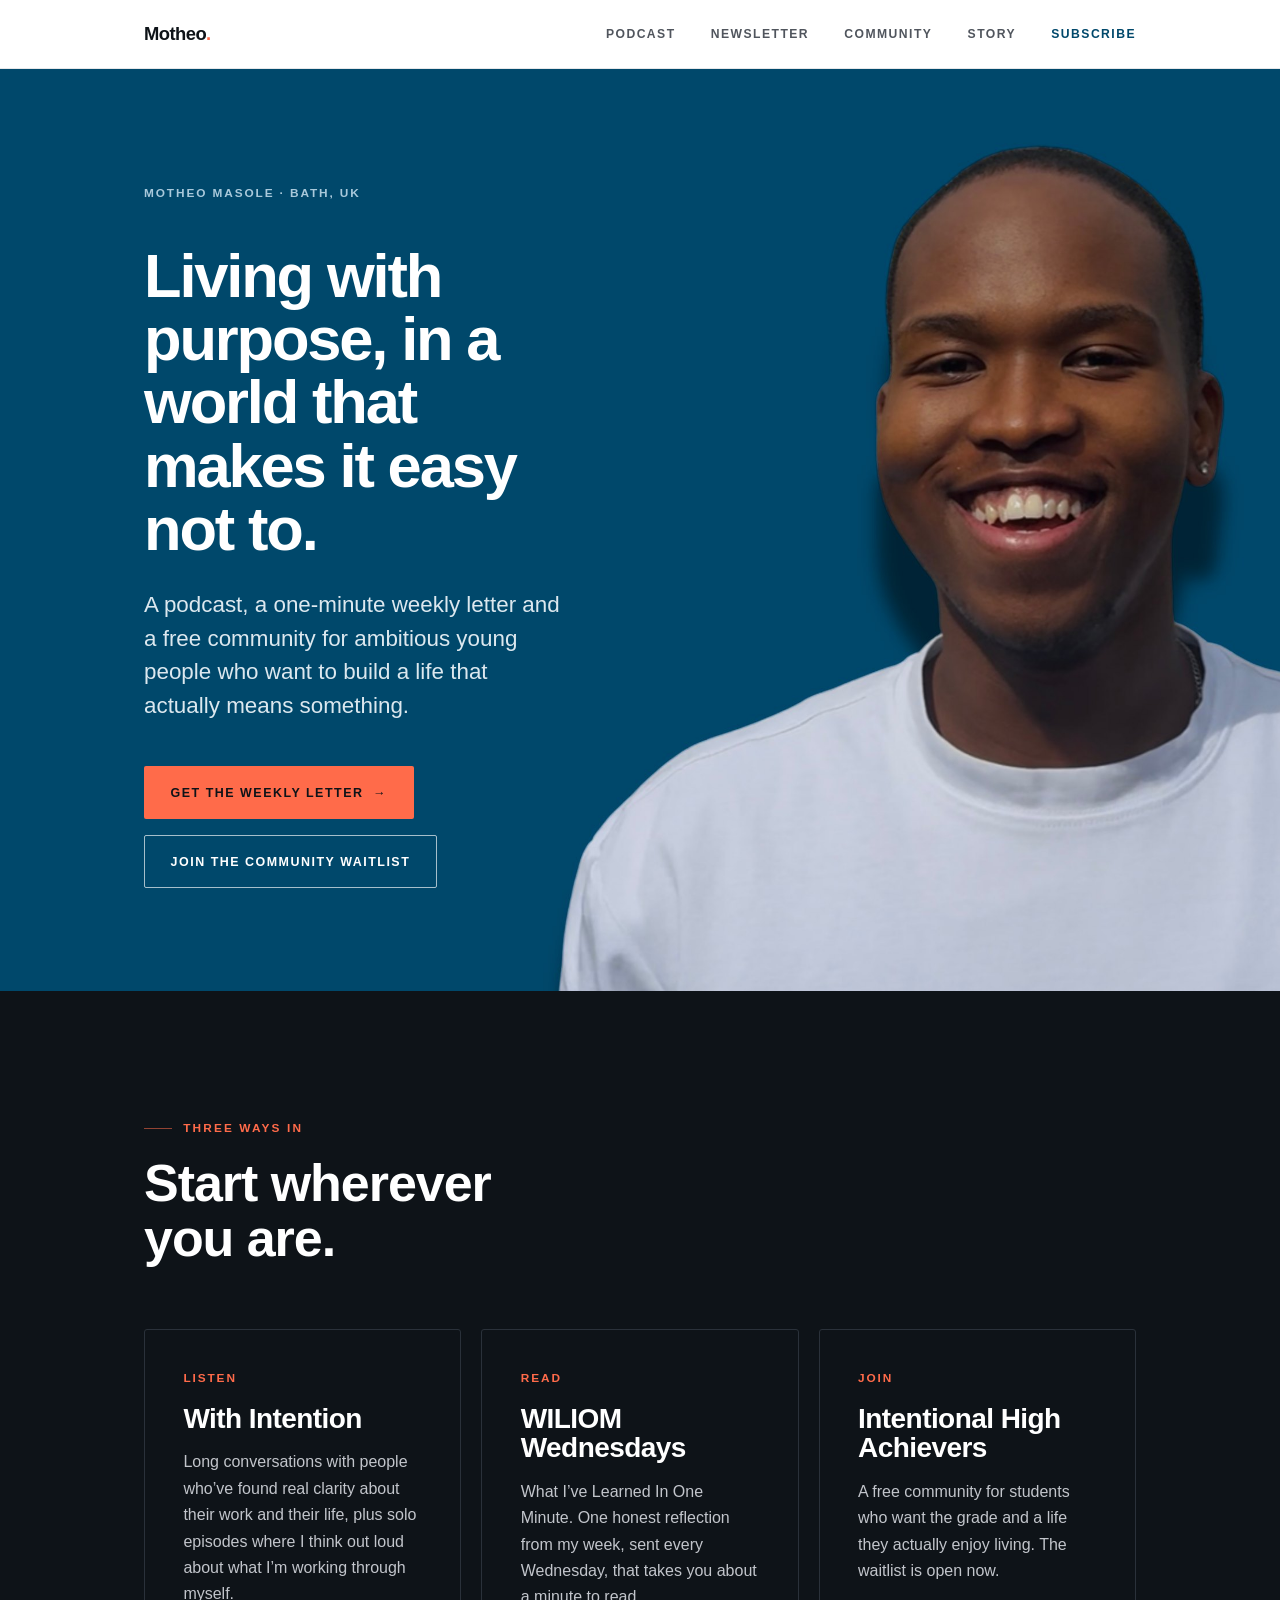
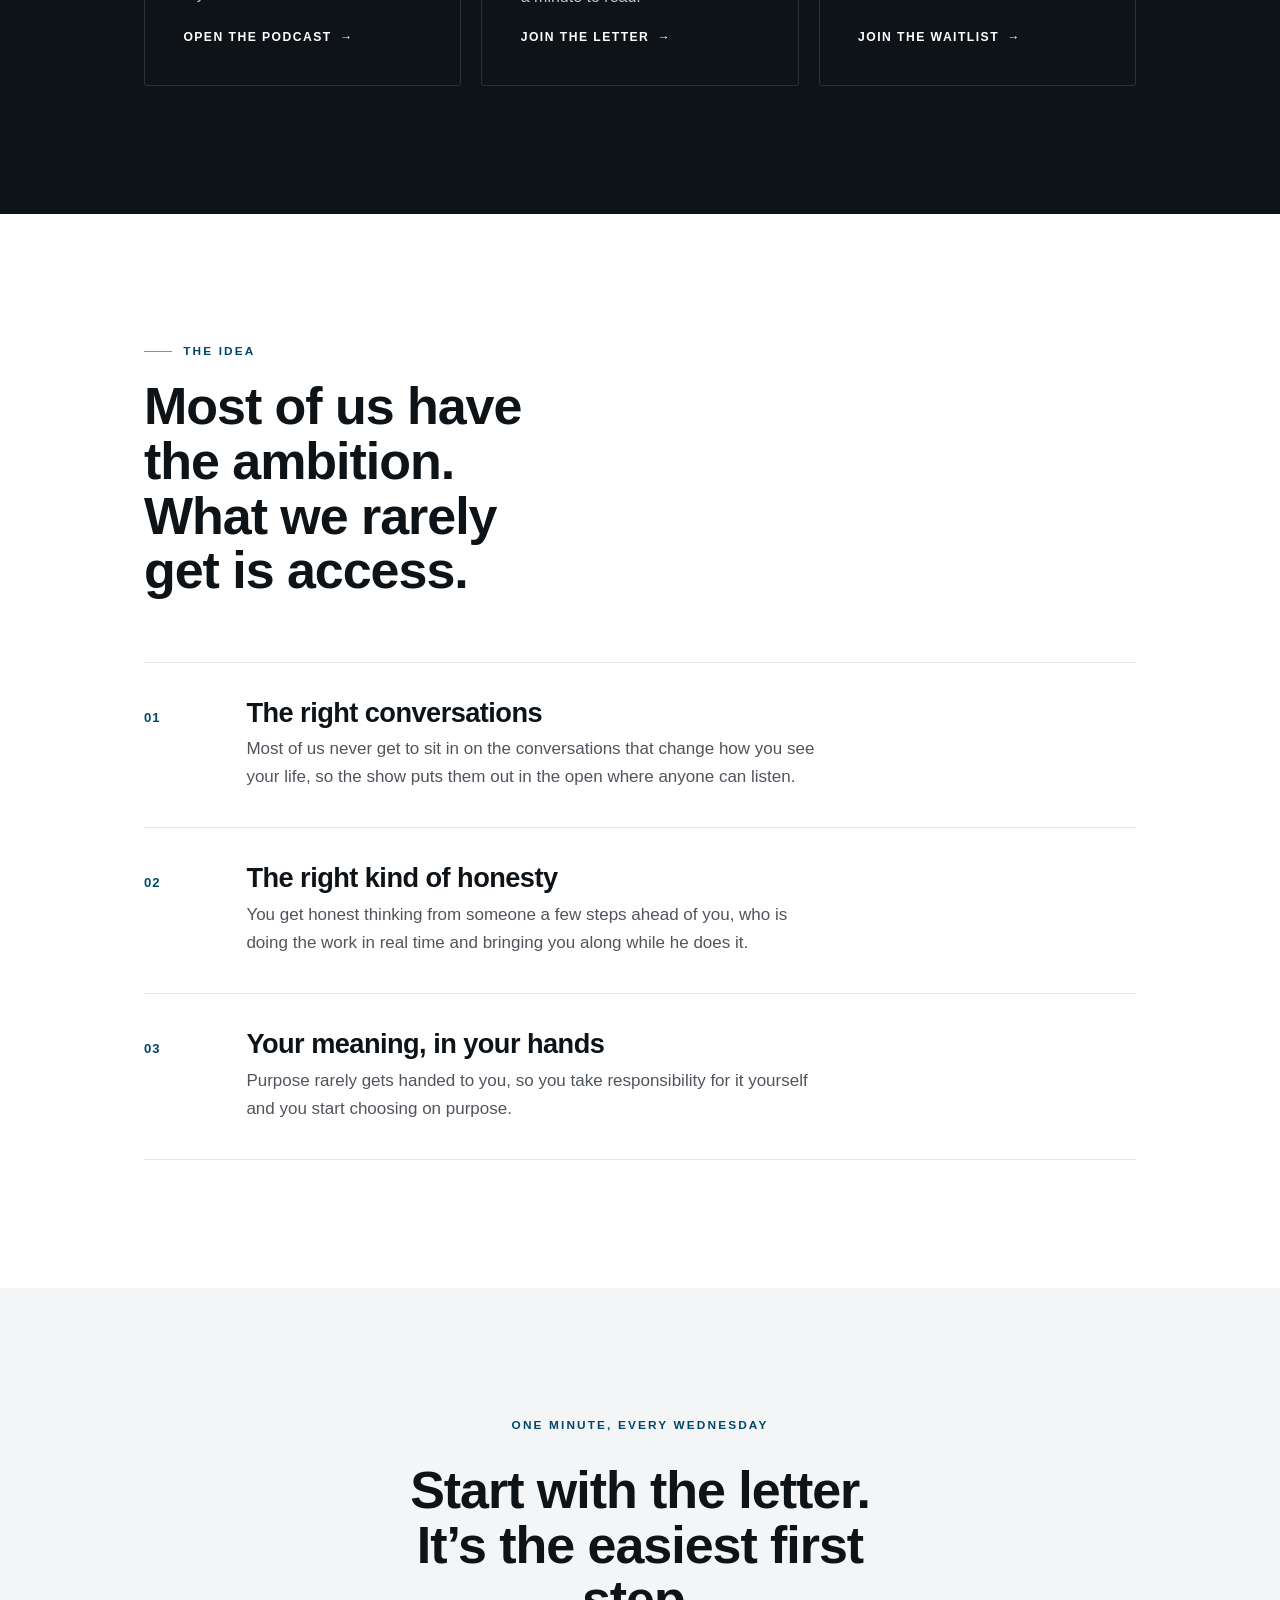
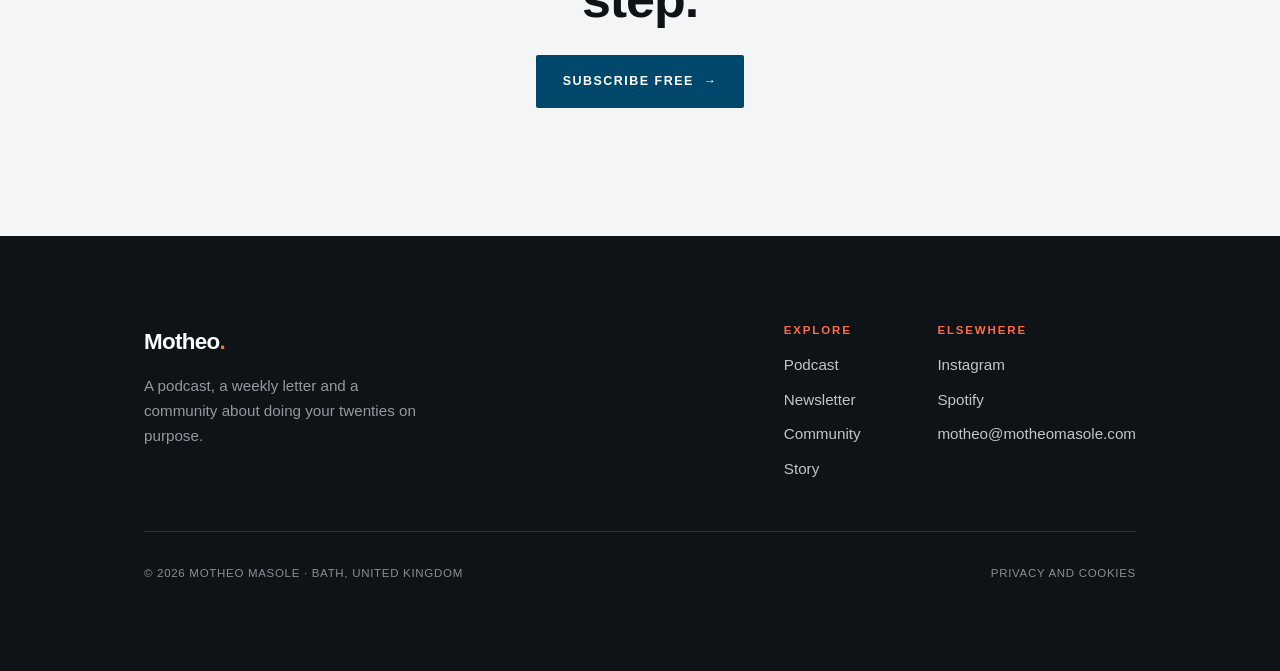
==== commit 1f21f848: "Use the high-resolution portrait in the hero Cropped to the subject, backdrop recoloured to the site" ====
--- a/index.html
+++ b/index.html
@@ -11,7 +11,7 @@
 <link rel="icon" href="favicon.ico" sizes="any" />
 <link rel="icon" type="image/png" sizes="32x32" href="favicon-32.png" />
 <link rel="apple-touch-icon" href="apple-touch-icon.png" />
-<link rel="stylesheet" href="css/style.css?v=7" />
+<link rel="stylesheet" href="css/style.css?v=8" />
 <script>document.documentElement.classList.add('js');</script>
 </head>
 <body>
@@ -44,7 +44,7 @@
         </div>
       </div>
       <div class="hero__media">
-        <img src="images/motheo-dark.jpg" alt="Motheo Masole smiling, in a white t-shirt against a deep blue background" width="900" height="900" />
+        <img src="images/motheo-hero.jpg" alt="Motheo Masole smiling, in a white t-shirt" width="1973" height="1600" />
       </div>
     </div>
   </section>
--- a/css/style.css
+++ b/css/style.css
@@ -277,9 +277,12 @@
 .hero--blue .btn--ghost:hover { border-color: var(--paper); }
 .hero--blue a:focus-visible { outline-color: var(--paper); }
 .hero__media {
-  position: absolute; bottom: 0; height: 100%;
+  --photo-left: calc(max(0px, (100vw - var(--wrap)) / 2) + var(--gutter) + 21.5rem);
+  position: absolute; bottom: 0;
   /* starts just to the right of the buttons, at any screen width */
-  left: calc(max(0px, (100vw - var(--wrap)) / 2) + var(--gutter) + 21.5rem);
+  left: var(--photo-left);
+  /* full height of the band, but never so large that the face runs off the right edge */
+  height: min(100%, calc((100vw - var(--photo-left) - 1.5rem) / 0.81));
 }
 .hero__media img { height: 100%; width: auto; max-width: none; display: block; }
 
